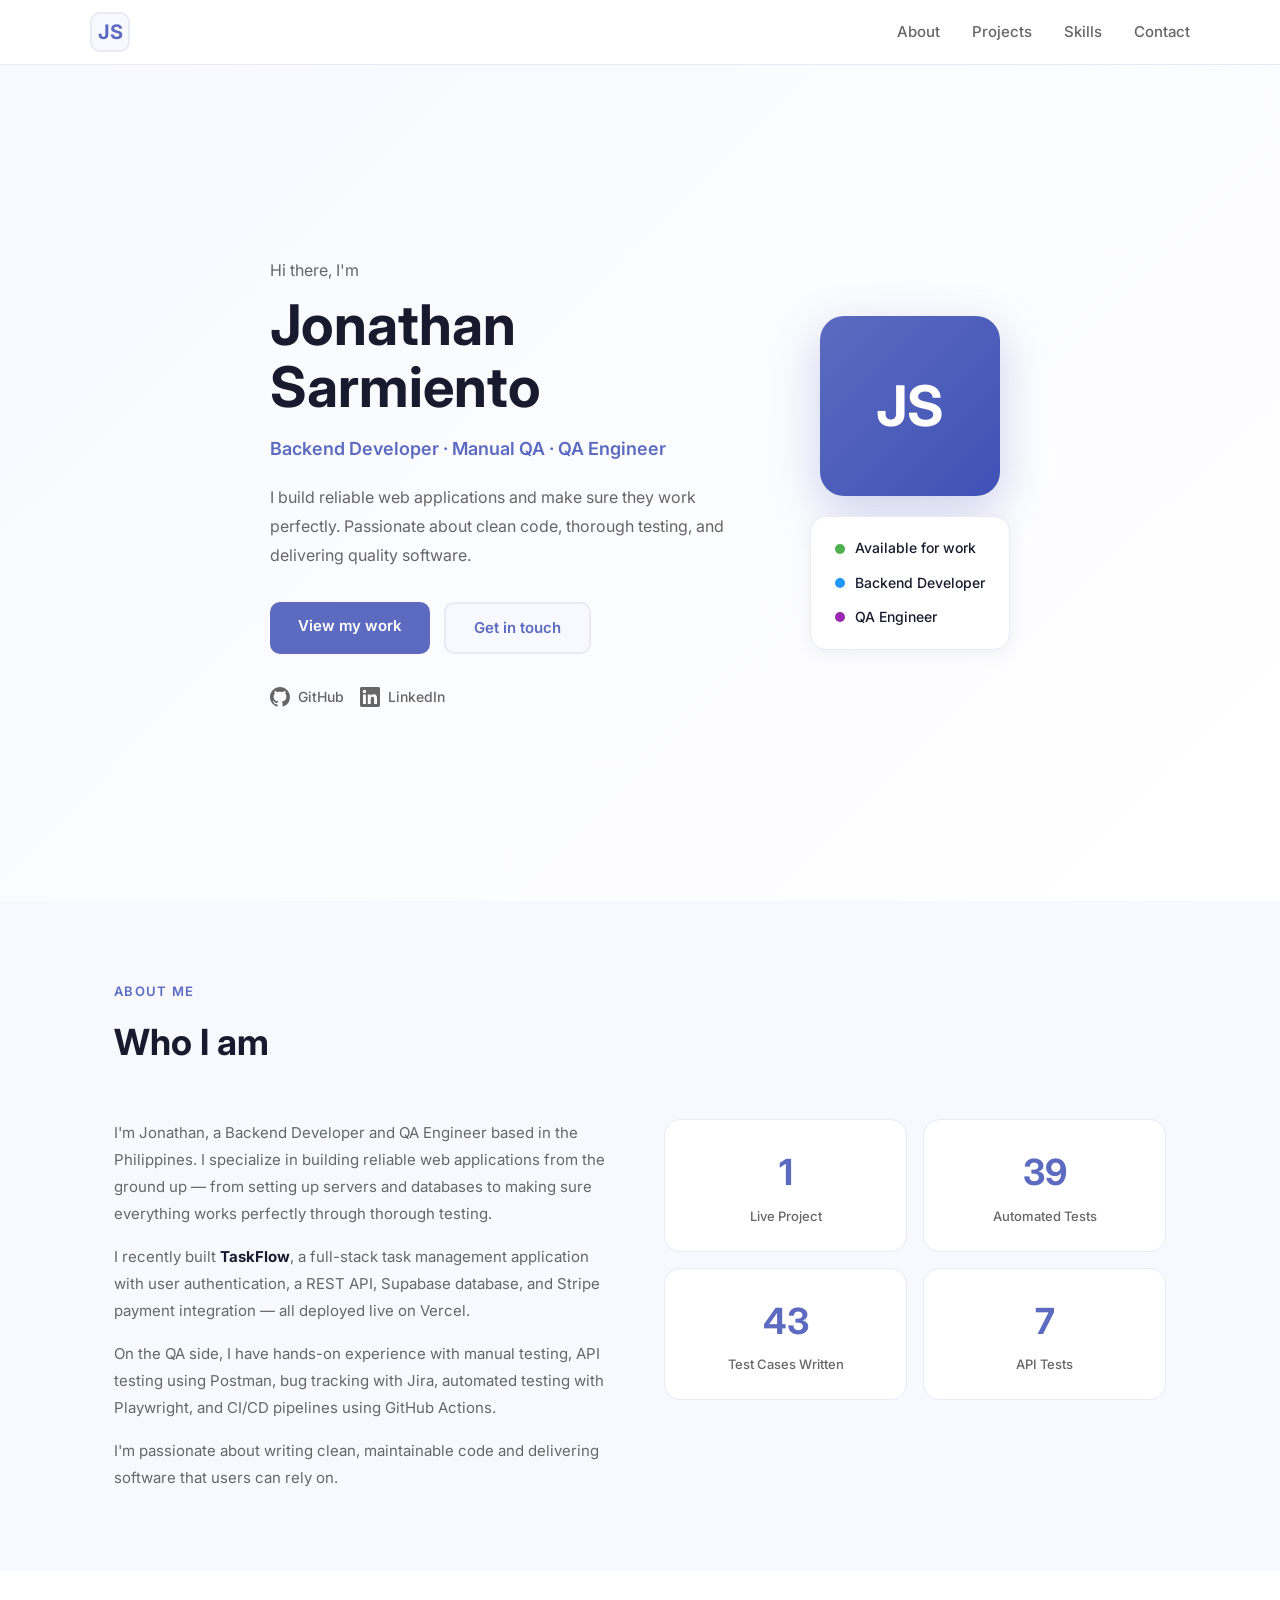
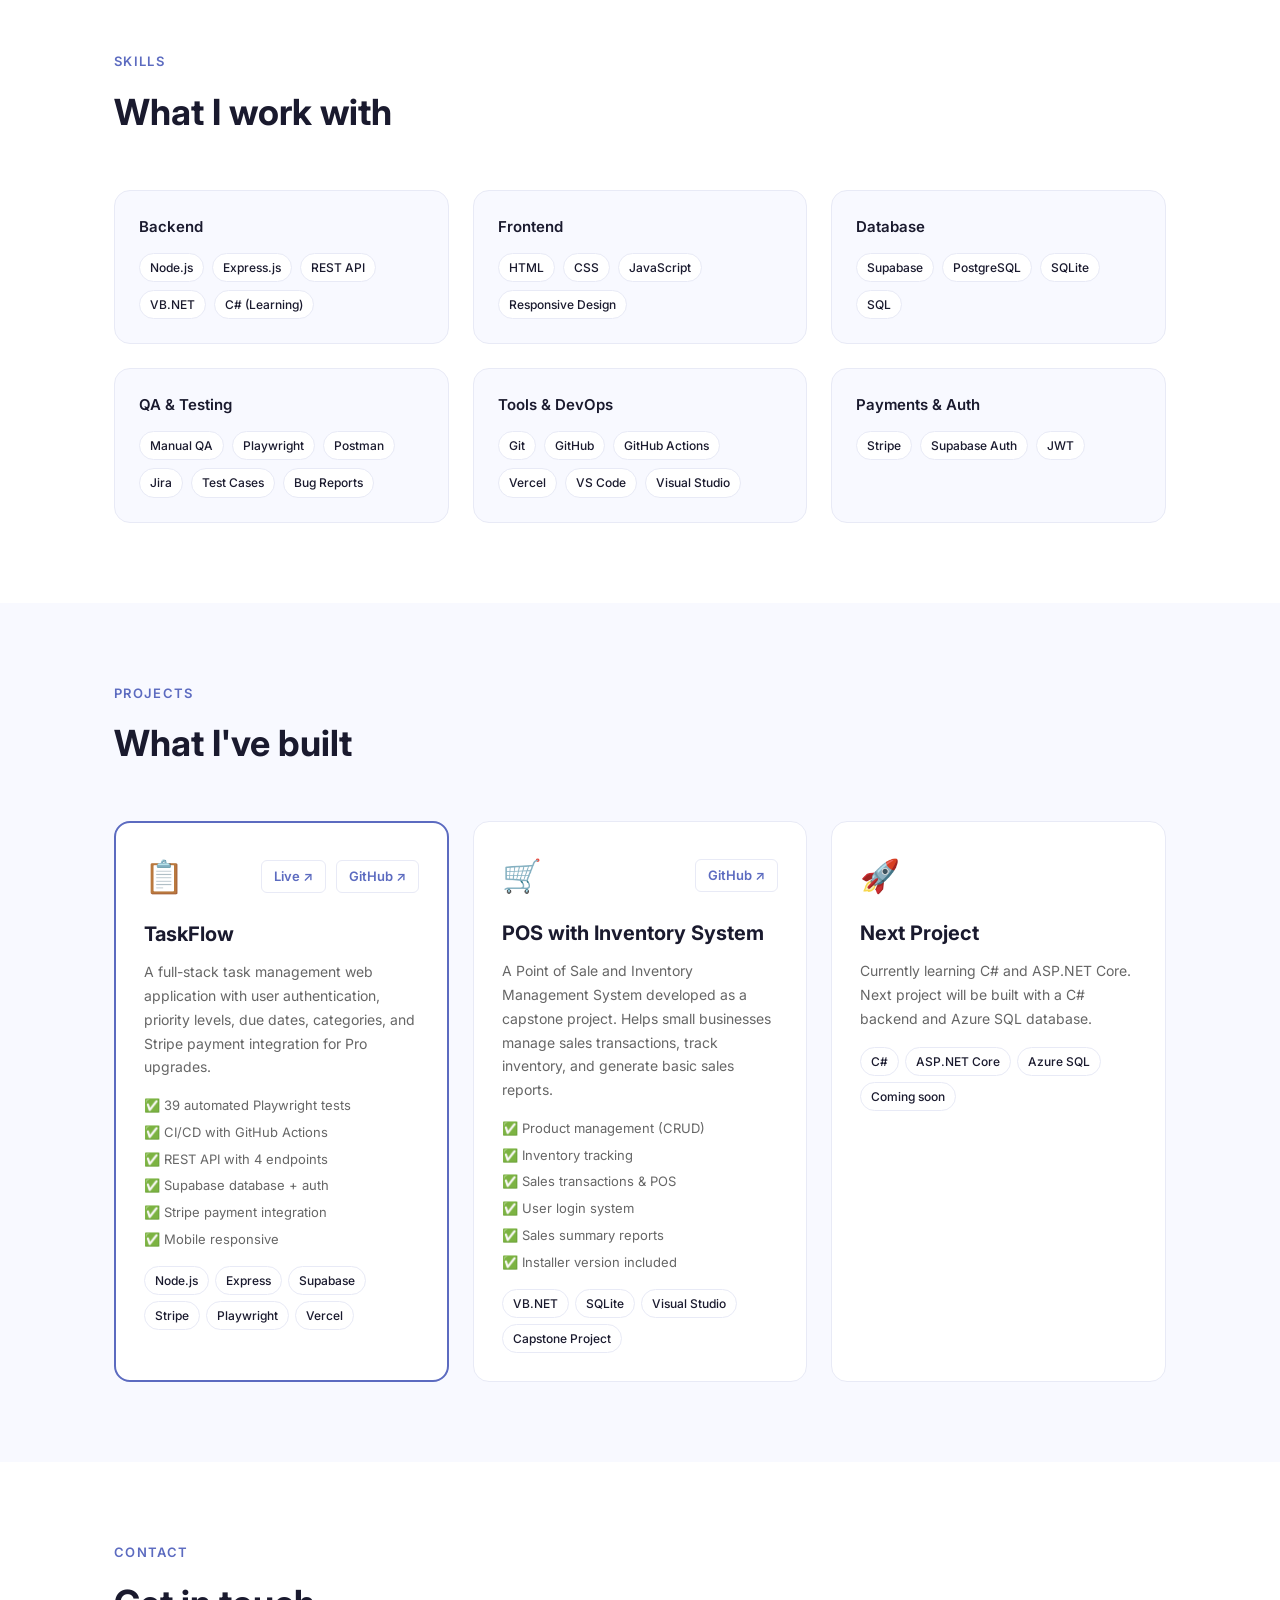
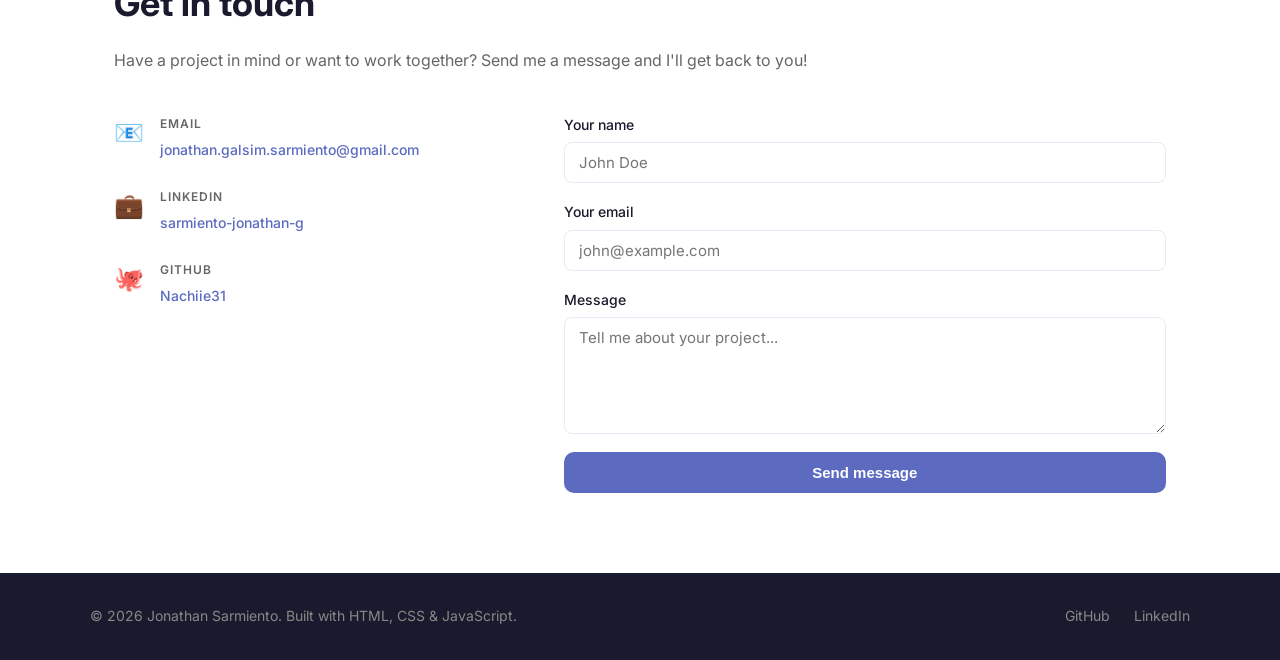
==== index.html @ 98df391a "initial portfolio" ====
<!DOCTYPE html>
<html lang="en">
<head>
  <meta charset="UTF-8"/>
  <meta name="viewport" content="width=device-width, initial-scale=1.0"/>
  <title>Jonathan Sarmiento — Portfolio</title>
  <link rel="stylesheet" href="style.css"/>
  <link rel="preconnect" href="https://fonts.googleapis.com">
  <link href="https://fonts.googleapis.com/css2?family=Inter:wght@400;500;600;700&display=swap" rel="stylesheet">
</head>
<body>

  <!-- Navbar -->
  <nav class="navbar" id="navbar">
    <div class="nav-inner">
      <div class="nav-brand">JS</div>
      <div class="nav-links">
        <a href="#about">About</a>
        <a href="#projects">Projects</a>
        <a href="#skills">Skills</a>
        <a href="#contact">Contact</a>
      </div>
      <button class="nav-toggle" onclick="toggleMenu()">☰</button>
    </div>
    <!-- Mobile menu -->
    <div class="mobile-menu" id="mobile-menu">
      <a href="#about" onclick="toggleMenu()">About</a>
      <a href="#projects" onclick="toggleMenu()">Projects</a>
      <a href="#skills" onclick="toggleMenu()">Skills</a>
      <a href="#contact" onclick="toggleMenu()">Contact</a>
    </div>
  </nav>

  <!-- Hero -->
  <section class="hero" id="home">
    <div class="hero-inner">
      <div class="hero-text">
        <p class="hero-greeting">Hi there, I'm</p>
        <h1 class="hero-name">Jonathan<br/>Sarmiento</h1>
        <p class="hero-title">Backend Developer · Manual QA · QA Engineer</p>
        <p class="hero-bio">I build reliable web applications and make sure they work perfectly. Passionate about clean code, thorough testing, and delivering quality software.</p>
        <div class="hero-btns">
          <a href="#projects" class="btn-primary">View my work</a>
          <a href="#contact" class="btn-secondary">Get in touch</a>
        </div>
        <div class="hero-socials">
          <a href="https://github.com/Nachiie31" target="_blank" class="social-link">
            <svg width="20" height="20" fill="currentColor" viewBox="0 0 24 24"><path d="M12 0C5.37 0 0 5.37 0 12c0 5.31 3.435 9.795 8.205 11.385.6.105.825-.255.825-.57 0-.285-.015-1.23-.015-2.235-3.015.555-3.795-.735-4.035-1.41-.135-.345-.72-1.41-1.23-1.695-.42-.225-1.02-.78-.015-.795.945-.015 1.62.87 1.845 1.23 1.08 1.815 2.805 1.305 3.495.99.105-.78.42-1.305.765-1.605-2.67-.3-5.46-1.335-5.46-5.925 0-1.305.465-2.385 1.23-3.225-.12-.3-.54-1.53.12-3.18 0 0 1.005-.315 3.3 1.23.96-.27 1.98-.405 3-.405s2.04.135 3 .405c2.295-1.56 3.3-1.23 3.3-1.23.66 1.65.24 2.88.12 3.18.765.84 1.23 1.905 1.23 3.225 0 4.605-2.805 5.625-5.475 5.925.435.375.81 1.095.81 2.22 0 1.605-.015 2.895-.015 3.3 0 .315.225.69.825.57A12.02 12.02 0 0 0 24 12c0-6.63-5.37-12-12-12z"/></svg>
            GitHub
          </a>
          <a href="https://www.linkedin.com/in/sarmiento-jonathan-g-3458b527a" target="_blank" class="social-link">
            <svg width="20" height="20" fill="currentColor" viewBox="0 0 24 24"><path d="M20.447 20.452h-3.554v-5.569c0-1.328-.027-3.037-1.852-3.037-1.853 0-2.136 1.445-2.136 2.939v5.667H9.351V9h3.414v1.561h.046c.477-.9 1.637-1.85 3.37-1.85 3.601 0 4.267 2.37 4.267 5.455v6.286zM5.337 7.433a2.062 2.062 0 0 1-2.063-2.065 2.064 2.064 0 1 1 2.063 2.065zm1.782 13.019H3.555V9h3.564v11.452zM22.225 0H1.771C.792 0 0 .774 0 1.729v20.542C0 23.227.792 24 1.771 24h20.451C23.2 24 24 23.227 24 22.271V1.729C24 .774 23.2 0 22.222 0h.003z"/></svg>
            LinkedIn
          </a>
        </div>
      </div>
      <div class="hero-visual">
        <div class="avatar-box">
          <div class="avatar-initials">JS</div>
        </div>
        <div class="hero-card">
          <div class="card-row">
            <span class="card-dot green"></span>
            <span class="card-text">Available for work</span>
          </div>
          <div class="card-row">
            <span class="card-dot blue"></span>
            <span class="card-text">Backend Developer</span>
          </div>
          <div class="card-row">
            <span class="card-dot purple"></span>
            <span class="card-text">QA Engineer</span>
          </div>
        </div>
      </div>
    </div>
  </section>

  <!-- About -->
  <section class="about" id="about">
    <div class="section-inner">
      <p class="section-label">About me</p>
      <h2 class="section-title">Who I am</h2>
      <div class="about-grid">
        <div class="about-text">
          <p>I'm Jonathan, a Backend Developer and QA Engineer based in the Philippines. I specialize in building reliable web applications from the ground up — from setting up servers and databases to making sure everything works perfectly through thorough testing.</p>
          <p>I recently built <strong>TaskFlow</strong>, a full-stack task management application with user authentication, a REST API, Supabase database, and Stripe payment integration — all deployed live on Vercel.</p>
          <p>On the QA side, I have hands-on experience with manual testing, API testing using Postman, bug tracking with Jira, automated testing with Playwright, and CI/CD pipelines using GitHub Actions.</p>
          <p>I'm passionate about writing clean, maintainable code and delivering software that users can rely on.</p>
        </div>
        <div class="about-stats">
          <div class="stat-card">
            <div class="stat-number">1</div>
            <div class="stat-label">Live Project</div>
          </div>
          <div class="stat-card">
            <div class="stat-number">39</div>
            <div class="stat-label">Automated Tests</div>
          </div>
          <div class="stat-card">
            <div class="stat-number">43</div>
            <div class="stat-label">Test Cases Written</div>
          </div>
          <div class="stat-card">
            <div class="stat-number">7</div>
            <div class="stat-label">API Tests</div>
          </div>
        </div>
      </div>
    </div>
  </section>

  <!-- Skills -->
  <section class="skills" id="skills">
    <div class="section-inner">
      <p class="section-label">Skills</p>
      <h2 class="section-title">What I work with</h2>
      <div class="skills-grid">
        <div class="skill-group">
          <h3>Backend</h3>
          <div class="skill-tags">
            <span class="tag">Node.js</span>
            <span class="tag">Express.js</span>
            <span class="tag">REST API</span>
            <span class="tag">VB.NET</span>
            <span class="tag">C# (Learning)</span>
          </div>
        </div>
        <div class="skill-group">
          <h3>Frontend</h3>
          <div class="skill-tags">
            <span class="tag">HTML</span>
            <span class="tag">CSS</span>
            <span class="tag">JavaScript</span>
            <span class="tag">Responsive Design</span>
          </div>
        </div>
        <div class="skill-group">
          <h3>Database</h3>
          <div class="skill-tags">
            <span class="tag">Supabase</span>
            <span class="tag">PostgreSQL</span>
            <span class="tag">SQLite</span>
            <span class="tag">SQL</span>
          </div>
        </div>
        <div class="skill-group">
          <h3>QA & Testing</h3>
          <div class="skill-tags">
            <span class="tag">Manual QA</span>
            <span class="tag">Playwright</span>
            <span class="tag">Postman</span>
            <span class="tag">Jira</span>
            <span class="tag">Test Cases</span>
            <span class="tag">Bug Reports</span>
          </div>
        </div>
        <div class="skill-group">
          <h3>Tools & DevOps</h3>
          <div class="skill-tags">
            <span class="tag">Git</span>
            <span class="tag">GitHub</span>
            <span class="tag">GitHub Actions</span>
            <span class="tag">Vercel</span>
            <span class="tag">VS Code</span>
            <span class="tag">Visual Studio</span>
          </div>
        </div>
        <div class="skill-group">
          <h3>Payments & Auth</h3>
          <div class="skill-tags">
            <span class="tag">Stripe</span>
            <span class="tag">Supabase Auth</span>
            <span class="tag">JWT</span>
          </div>
        </div>
      </div>
    </div>
  </section>

  <!-- Projects -->
  <section class="projects" id="projects">
    <div class="section-inner">
      <p class="section-label">Projects</p>
      <h2 class="section-title">What I've built</h2>
      <div class="projects-grid">

        <div class="project-card featured">
          <div class="project-header">
            <div class="project-icon">📋</div>
            <div class="project-links">
              <a href="https://task-manager-omega-dun-q6erwfmg3x.vercel.app" target="_blank" class="project-link">Live ↗</a>
              <a href="https://github.com/Nachiie31/task-manager" target="_blank" class="project-link">GitHub ↗</a>
            </div>
          </div>
          <h3 class="project-name">TaskFlow</h3>
          <p class="project-desc">A full-stack task management web application with user authentication, priority levels, due dates, categories, and Stripe payment integration for Pro upgrades.</p>
          <div class="project-highlights">
            <div class="highlight">✅ 39 automated Playwright tests</div>
            <div class="highlight">✅ CI/CD with GitHub Actions</div>
            <div class="highlight">✅ REST API with 4 endpoints</div>
            <div class="highlight">✅ Supabase database + auth</div>
            <div class="highlight">✅ Stripe payment integration</div>
            <div class="highlight">✅ Mobile responsive</div>
          </div>
          <div class="project-tags">
            <span class="tag">Node.js</span>
            <span class="tag">Express</span>
            <span class="tag">Supabase</span>
            <span class="tag">Stripe</span>
            <span class="tag">Playwright</span>
            <span class="tag">Vercel</span>
          </div>
        </div>

                <!-- POS Inventory System -->
        <div class="project-card">
        <div class="project-header">
            <div class="project-icon">🛒</div>
            <div class="project-links">
            <a href="https://github.com/Nachiie31/Capstone-Project-POS-with-Inventory-System" target="_blank" class="project-link">GitHub ↗</a>
            </div>
        </div>
        <h3 class="project-name">POS with Inventory System</h3>
        <p class="project-desc">A Point of Sale and Inventory Management System developed as a capstone project. Helps small businesses manage sales transactions, track inventory, and generate basic sales reports.</p>
        <div class="project-highlights">
            <div class="highlight">✅ Product management (CRUD)</div>
            <div class="highlight">✅ Inventory tracking</div>
            <div class="highlight">✅ Sales transactions & POS</div>
            <div class="highlight">✅ User login system</div>
            <div class="highlight">✅ Sales summary reports</div>
            <div class="highlight">✅ Installer version included</div>
        </div>
        <div class="project-tags">
            <span class="tag">VB.NET</span>
            <span class="tag">SQLite</span>
            <span class="tag">Visual Studio</span>
            <span class="tag">Capstone Project</span>
        </div>
        </div>

        <!-- Placeholder for future projects -->
        <div class="project-card coming-soon">
          <div class="project-header">
            <div class="project-icon">🚀</div>
          </div>
          <h3 class="project-name">Next Project</h3>
          <p class="project-desc">Currently learning C# and ASP.NET Core. Next project will be built with a C# backend and Azure SQL database.</p>
          <div class="project-tags">
            <span class="tag">C#</span>
            <span class="tag">ASP.NET Core</span>
            <span class="tag">Azure SQL</span>
            <span class="tag">Coming soon</span>
          </div>
        </div>

      </div>
    </div>
  </section>

  <!-- Contact -->
  <section class="contact" id="contact">
    <div class="section-inner">
      <p class="section-label">Contact</p>
      <h2 class="section-title">Get in touch</h2>
      <p class="contact-sub">Have a project in mind or want to work together? Send me a message and I'll get back to you!</p>

      <div class="contact-grid">
        <div class="contact-info">
          <div class="contact-item">
            <span class="contact-icon">📧</span>
            <div>
              <p class="contact-label">Email</p>
              <a href="mailto:jonathan.galsim.sarmiento@gmail.com">jonathan.galsim.sarmiento@gmail.com</a>
            </div>
          </div>
          <div class="contact-item">
            <span class="contact-icon">💼</span>
            <div>
              <p class="contact-label">LinkedIn</p>
              <a href="https://www.linkedin.com/in/sarmiento-jonathan-g-3458b527a" target="_blank">sarmiento-jonathan-g</a>
            </div>
          </div>
          <div class="contact-item">
            <span class="contact-icon">🐙</span>
            <div>
              <p class="contact-label">GitHub</p>
              <a href="https://github.com/Nachiie31" target="_blank">Nachiie31</a>
            </div>
          </div>
        </div>

        <form class="contact-form" id="contact-form" action="https://formspree.io/f/mwvzpnae" method="POST">
          <div class="form-group">
            <label>Your name</label>
            <input type="text" name="name" placeholder="John Doe" required/>
          </div>
          <div class="form-group">
            <label>Your email</label>
            <input type="email" name="email" placeholder="john@example.com" required/>
          </div>
          <div class="form-group">
            <label>Message</label>
            <textarea name="message" rows="5" placeholder="Tell me about your project..." required></textarea>
          </div>
          <div id="form-status" style="display:none;"></div>
          <button type="submit" class="btn-primary" id="submit-btn">Send message</button>
        </form>
      </div>
    </div>
  </section>

  <!-- Footer -->
  <footer class="footer">
    <div class="footer-inner">
      <p class="footer-copy">© 2026 Jonathan Sarmiento. Built with HTML, CSS & JavaScript.</p>
      <div class="footer-links">
        <a href="https://github.com/Nachiie31" target="_blank">GitHub</a>
        <a href="https://www.linkedin.com/in/sarmiento-jonathan-g-3458b527a" target="_blank">LinkedIn</a>
      </div>
    </div>
  </footer>

  <script src="script.js"></script>
</body>
</html>
---- style.css ----
* { box-sizing: border-box; margin: 0; padding: 0; }

:root {
  --primary: #5c6bc0;
  --primary-dark: #3f51b5;
  --text: #1a1a2e;
  --text-light: #666;
  --bg: #ffffff;
  --bg-alt: #f8f9ff;
  --border: #e8eaf6;
}

body {
  font-family: 'Inter', -apple-system, sans-serif;
  color: var(--text);
  background: var(--bg);
  line-height: 1.6;
}

a { text-decoration: none; color: inherit; }

/* ================================
   NAVBAR
================================ */
.navbar {
  position: sticky;
  top: 0;
  background: rgba(255,255,255,0.95);
  backdrop-filter: blur(8px);
  border-bottom: 1px solid var(--border);
  z-index: 100;
  padding: 0 24px;
}

.nav-inner {
  max-width: 1100px;
  margin: 0 auto;
  height: 64px;
  display: flex;
  align-items: center;
  justify-content: space-between;
}

.nav-brand {
  font-size: 20px;
  font-weight: 700;
  color: var(--primary);
  width: 40px;
  height: 40px;
  background: var(--bg-alt);
  border-radius: 10px;
  display: flex;
  align-items: center;
  justify-content: center;
  border: 2px solid var(--border);
}

.nav-links {
  display: flex;
  gap: 32px;
  font-size: 15px;
}

.nav-links a {
  color: var(--text-light);
  transition: color 0.2s;
  font-weight: 500;
}

.nav-links a:hover { color: var(--primary); }

.nav-toggle {
  display: none;
  background: none;
  border: none;
  font-size: 22px;
  cursor: pointer;
  color: var(--text);
}

.mobile-menu {
  display: none;
  flex-direction: column;
  padding: 16px 0;
  border-top: 1px solid var(--border);
}

.mobile-menu a {
  padding: 12px 0;
  font-size: 16px;
  color: var(--text-light);
  font-weight: 500;
}

.mobile-menu.open { display: flex; }

/* ================================
   BUTTONS
================================ */
.btn-primary {
  display: inline-block;
  padding: 12px 28px;
  background: var(--primary);
  color: white;
  border-radius: 10px;
  font-size: 15px;
  font-weight: 600;
  transition: background 0.2s;
  border: none;
  cursor: pointer;
}

.btn-primary:hover { background: var(--primary-dark); }

.btn-secondary {
  display: inline-block;
  padding: 12px 28px;
  background: var(--bg-alt);
  color: var(--primary);
  border-radius: 10px;
  font-size: 15px;
  font-weight: 600;
  border: 2px solid var(--border);
  transition: all 0.2s;
}

.btn-secondary:hover { background: var(--border); }

/* ================================
   SECTIONS
================================ */
.section-inner {
  max-width: 1100px;
  margin: 0 auto;
  padding: 80px 24px;
}

.section-label {
  font-size: 13px;
  text-transform: uppercase;
  letter-spacing: 0.1em;
  color: var(--primary);
  font-weight: 600;
  margin-bottom: 12px;
}

.section-title {
  font-size: 36px;
  font-weight: 700;
  color: var(--text);
  margin-bottom: 48px;
}

/* ================================
   HERO
================================ */
.hero {
  min-height: calc(100vh - 64px);
  display: flex;
  align-items: center;
  background: linear-gradient(135deg, #f8f9ff 0%, #ffffff 100%);
}

.hero-inner {
  max-width: 1100px;
  margin: 0 auto;
  padding: 60px 24px;
  display: flex;
  align-items: center;
  gap: 60px;
}

.hero-text { flex: 1; }

.hero-greeting {
  font-size: 16px;
  color: var(--text-light);
  margin-bottom: 12px;
}

.hero-name {
  font-size: 56px;
  font-weight: 700;
  line-height: 1.1;
  color: var(--text);
  margin-bottom: 16px;
}

.hero-title {
  font-size: 18px;
  color: var(--primary);
  font-weight: 600;
  margin-bottom: 20px;
}

.hero-bio {
  font-size: 16px;
  color: var(--text-light);
  max-width: 480px;
  line-height: 1.8;
  margin-bottom: 32px;
}

.hero-btns {
  display: flex;
  gap: 14px;
  margin-bottom: 32px;
}

.hero-socials {
  display: flex;
  gap: 16px;
}

.social-link {
  display: flex;
  align-items: center;
  gap: 8px;
  font-size: 14px;
  color: var(--text-light);
  font-weight: 500;
  transition: color 0.2s;
}

.social-link:hover { color: var(--primary); }

.hero-visual {
  flex-shrink: 0;
  display: flex;
  flex-direction: column;
  align-items: center;
  gap: 20px;
}

.avatar-box {
  width: 180px;
  height: 180px;
  border-radius: 24px;
  background: linear-gradient(135deg, var(--primary) 0%, var(--primary-dark) 100%);
  display: flex;
  align-items: center;
  justify-content: center;
  box-shadow: 0 16px 48px rgba(92,107,192,0.3);
}

.avatar-initials {
  font-size: 56px;
  font-weight: 700;
  color: white;
}

.hero-card {
  background: white;
  border-radius: 16px;
  padding: 20px 24px;
  border: 1px solid var(--border);
  box-shadow: 0 4px 20px rgba(0,0,0,0.06);
  width: 100%;
  display: flex;
  flex-direction: column;
  gap: 12px;
}

.card-row {
  display: flex;
  align-items: center;
  gap: 10px;
}

.card-dot {
  width: 10px;
  height: 10px;
  border-radius: 50%;
  flex-shrink: 0;
}

.green { background: #4caf50; }
.blue { background: #2196f3; }
.purple { background: #9c27b0; }

.card-text {
  font-size: 14px;
  color: var(--text);
  font-weight: 500;
}

/* ================================
   ABOUT
================================ */
.about { background: var(--bg-alt); }

.about-grid {
  display: grid;
  grid-template-columns: 1fr 1fr;
  gap: 48px;
  align-items: start;
}

.about-text {
  display: flex;
  flex-direction: column;
  gap: 16px;
}

.about-text p {
  font-size: 15px;
  color: var(--text-light);
  line-height: 1.8;
}

.about-text strong { color: var(--text); }

.about-stats {
  display: grid;
  grid-template-columns: 1fr 1fr;
  gap: 16px;
}

.stat-card {
  background: white;
  border-radius: 16px;
  padding: 24px;
  border: 1px solid var(--border);
  text-align: center;
}

.stat-number {
  font-size: 36px;
  font-weight: 700;
  color: var(--primary);
  margin-bottom: 4px;
}

.stat-label {
  font-size: 13px;
  color: var(--text-light);
  font-weight: 500;
}

/* ================================
   SKILLS
================================ */
.skills-grid {
  display: grid;
  grid-template-columns: repeat(3, 1fr);
  gap: 24px;
}

.skill-group {
  background: var(--bg-alt);
  border-radius: 16px;
  padding: 24px;
  border: 1px solid var(--border);
}

.skill-group h3 {
  font-size: 15px;
  font-weight: 600;
  color: var(--text);
  margin-bottom: 14px;
}

.skill-tags {
  display: flex;
  flex-wrap: wrap;
  gap: 8px;
}

.tag {
  font-size: 12px;
  padding: 4px 10px;
  background: white;
  border: 1px solid var(--border);
  border-radius: 20px;
  color: var(--text);
  font-weight: 500;
}

/* ================================
   PROJECTS
================================ */
.projects { background: var(--bg-alt); }

.projects-grid {
  display: grid;
  grid-template-columns: repeat(auto-fit, minmax(320px, 1fr));
  gap: 24px;
}

.project-card {
  background: white;
  border-radius: 16px;
  padding: 28px;
  border: 1px solid var(--border);
  transition: box-shadow 0.2s;
}

.project-card:hover {
  box-shadow: 0 8px 32px rgba(92,107,192,0.12);
}

.project-card.featured {
  border-color: var(--primary);
  border-width: 2px;
}

.project-card.coming-soon {
  opacity: 0.7;
}

.project-header {
  display: flex;
  justify-content: space-between;
  align-items: center;
  margin-bottom: 16px;
}

.project-icon { font-size: 32px; }

.project-links {
  display: flex;
  gap: 10px;
}

.project-link {
  font-size: 13px;
  color: var(--primary);
  font-weight: 600;
  padding: 5px 12px;
  border: 1px solid var(--border);
  border-radius: 6px;
  transition: all 0.2s;
}

.project-link:hover {
  background: var(--bg-alt);
}

.project-name {
  font-size: 20px;
  font-weight: 700;
  color: var(--text);
  margin-bottom: 10px;
}

.project-desc {
  font-size: 14px;
  color: var(--text-light);
  line-height: 1.7;
  margin-bottom: 16px;
}

.project-highlights {
  display: flex;
  flex-direction: column;
  gap: 6px;
  margin-bottom: 16px;
}

.highlight {
  font-size: 13px;
  color: var(--text-light);
}

.project-tags {
  display: flex;
  flex-wrap: wrap;
  gap: 6px;
}

/* ================================
   CONTACT
================================ */
.contact-sub {
  font-size: 16px;
  color: var(--text-light);
  margin-top: -32px;
  margin-bottom: 40px;
}

.contact-grid {
  display: grid;
  grid-template-columns: 1fr 1.5fr;
  gap: 48px;
  align-items: start;
}

.contact-info {
  display: flex;
  flex-direction: column;
  gap: 24px;
}

.contact-item {
  display: flex;
  align-items: flex-start;
  gap: 16px;
}

.contact-icon { font-size: 24px; }

.contact-label {
  font-size: 12px;
  text-transform: uppercase;
  letter-spacing: 0.08em;
  color: var(--text-light);
  font-weight: 600;
  margin-bottom: 4px;
}

.contact-item a {
  font-size: 14px;
  color: var(--primary);
  font-weight: 500;
}

.contact-item a:hover { text-decoration: underline; }

.contact-form {
  display: flex;
  flex-direction: column;
  gap: 18px;
}

.form-group {
  display: flex;
  flex-direction: column;
  gap: 6px;
}

.form-group label {
  font-size: 14px;
  font-weight: 500;
  color: var(--text);
}

.form-group input,
.form-group textarea {
  padding: 10px 14px;
  border: 1px solid var(--border);
  border-radius: 8px;
  font-size: 15px;
  font-family: inherit;
  transition: border-color 0.2s;
  background: var(--bg);
}

.form-group input:focus,
.form-group textarea:focus {
  outline: none;
  border-color: var(--primary);
}

.form-group textarea { resize: vertical; }

#form-status {
  padding: 12px;
  border-radius: 8px;
  font-size: 14px;
  font-weight: 500;
}

.status-success {
  background: #e8f5e9;
  color: #2e7d32;
}

.status-error {
  background: #ffebee;
  color: #c62828;
}

/* ================================
   FOOTER
================================ */
.footer {
  background: var(--text);
  padding: 32px 24px;
}

.footer-inner {
  max-width: 1100px;
  margin: 0 auto;
  display: flex;
  align-items: center;
  justify-content: space-between;
  flex-wrap: wrap;
  gap: 16px;
}

.footer-copy {
  font-size: 14px;
  color: #888;
}

.footer-links {
  display: flex;
  gap: 24px;
}

.footer-links a {
  font-size: 14px;
  color: #888;
  transition: color 0.2s;
}

.footer-links a:hover { color: white; }

/* ================================
   MOBILE RESPONSIVE
================================ */
@media (max-width: 768px) {
  .nav-links { display: none; }
  .nav-toggle { display: block; }

  .hero-inner {
    flex-direction: column;
    padding: 40px 24px;
    text-align: center;
  }

  .hero-name { font-size: 38px; }
  .hero-bio { margin: 0 auto 32px; }
  .hero-btns { justify-content: center; }
  .hero-socials { justify-content: center; }

  .about-grid { grid-template-columns: 1fr; }
  .skills-grid { grid-template-columns: 1fr; }
  .projects-grid { grid-template-columns: 1fr; }
  .contact-grid { grid-template-columns: 1fr; }

  .section-title { font-size: 28px; }
  .section-inner { padding: 60px 20px; }

  .footer-inner { flex-direction: column; text-align: center; }
}
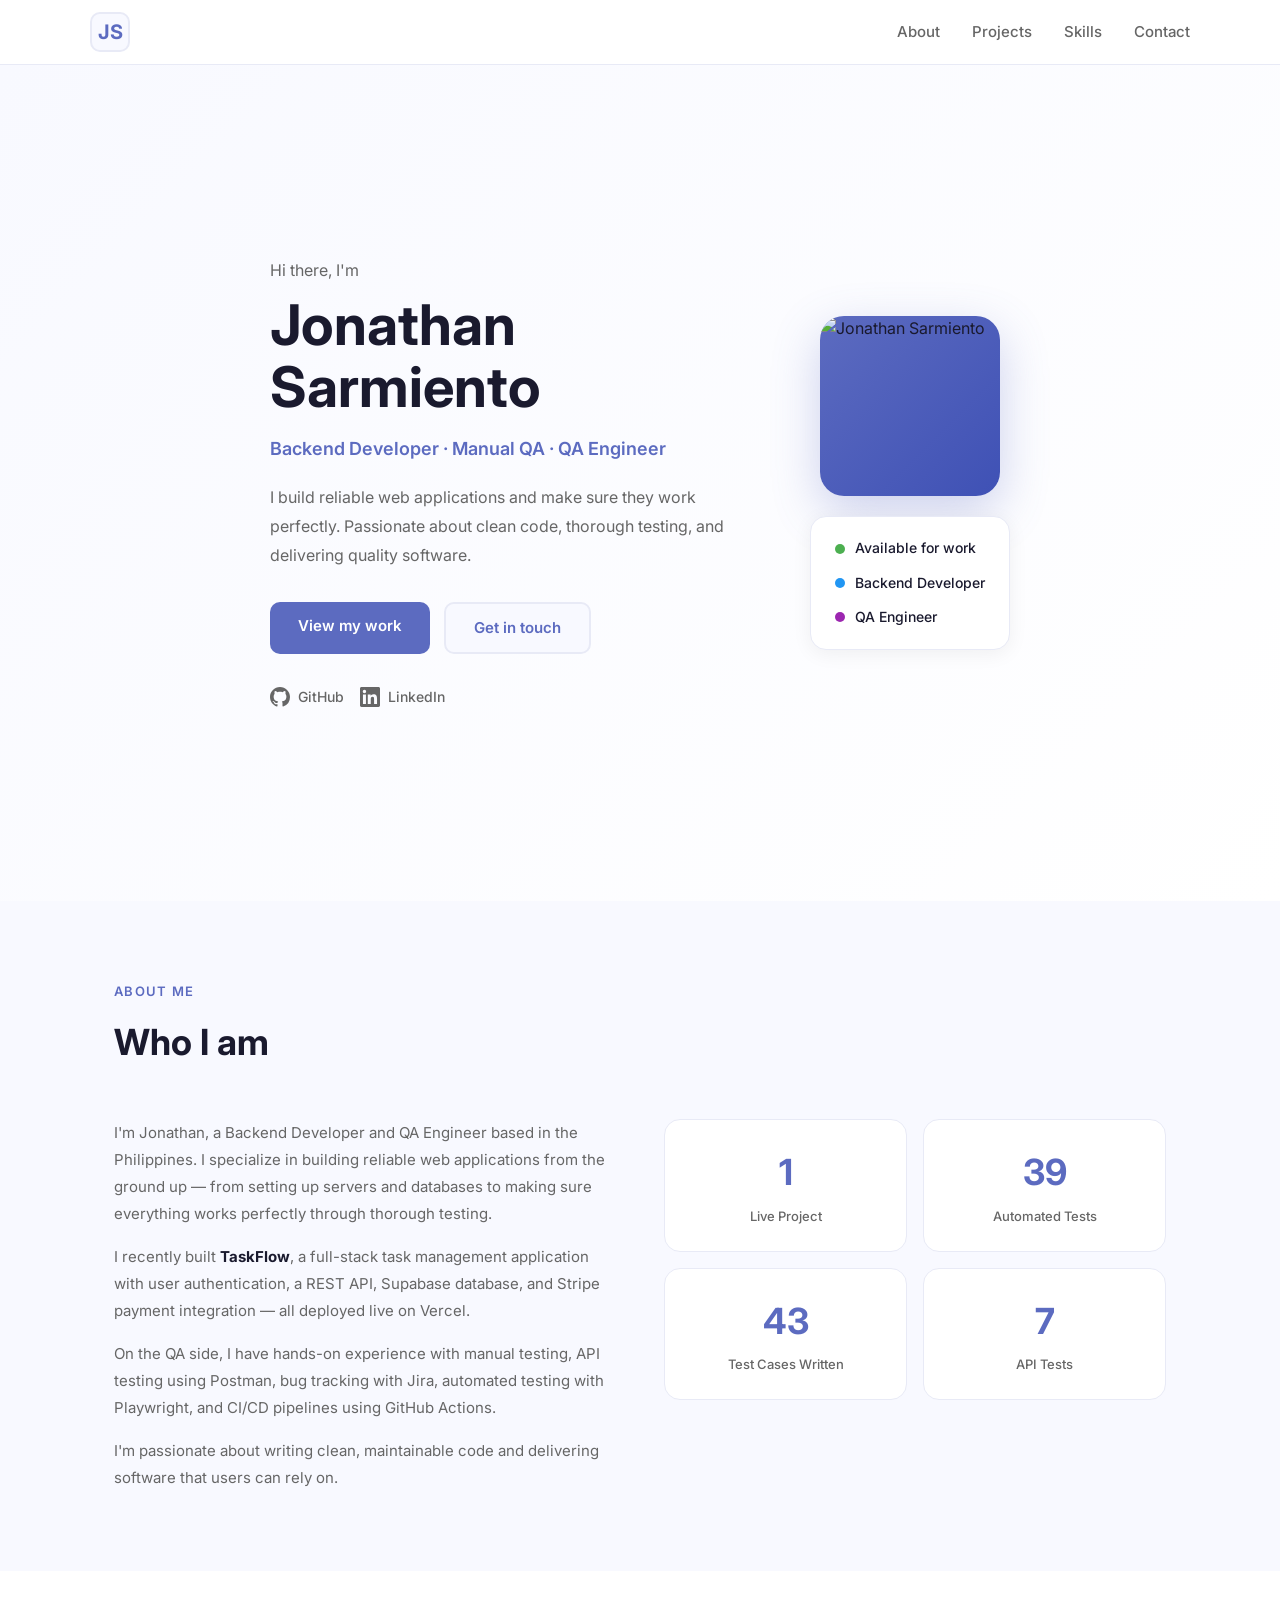
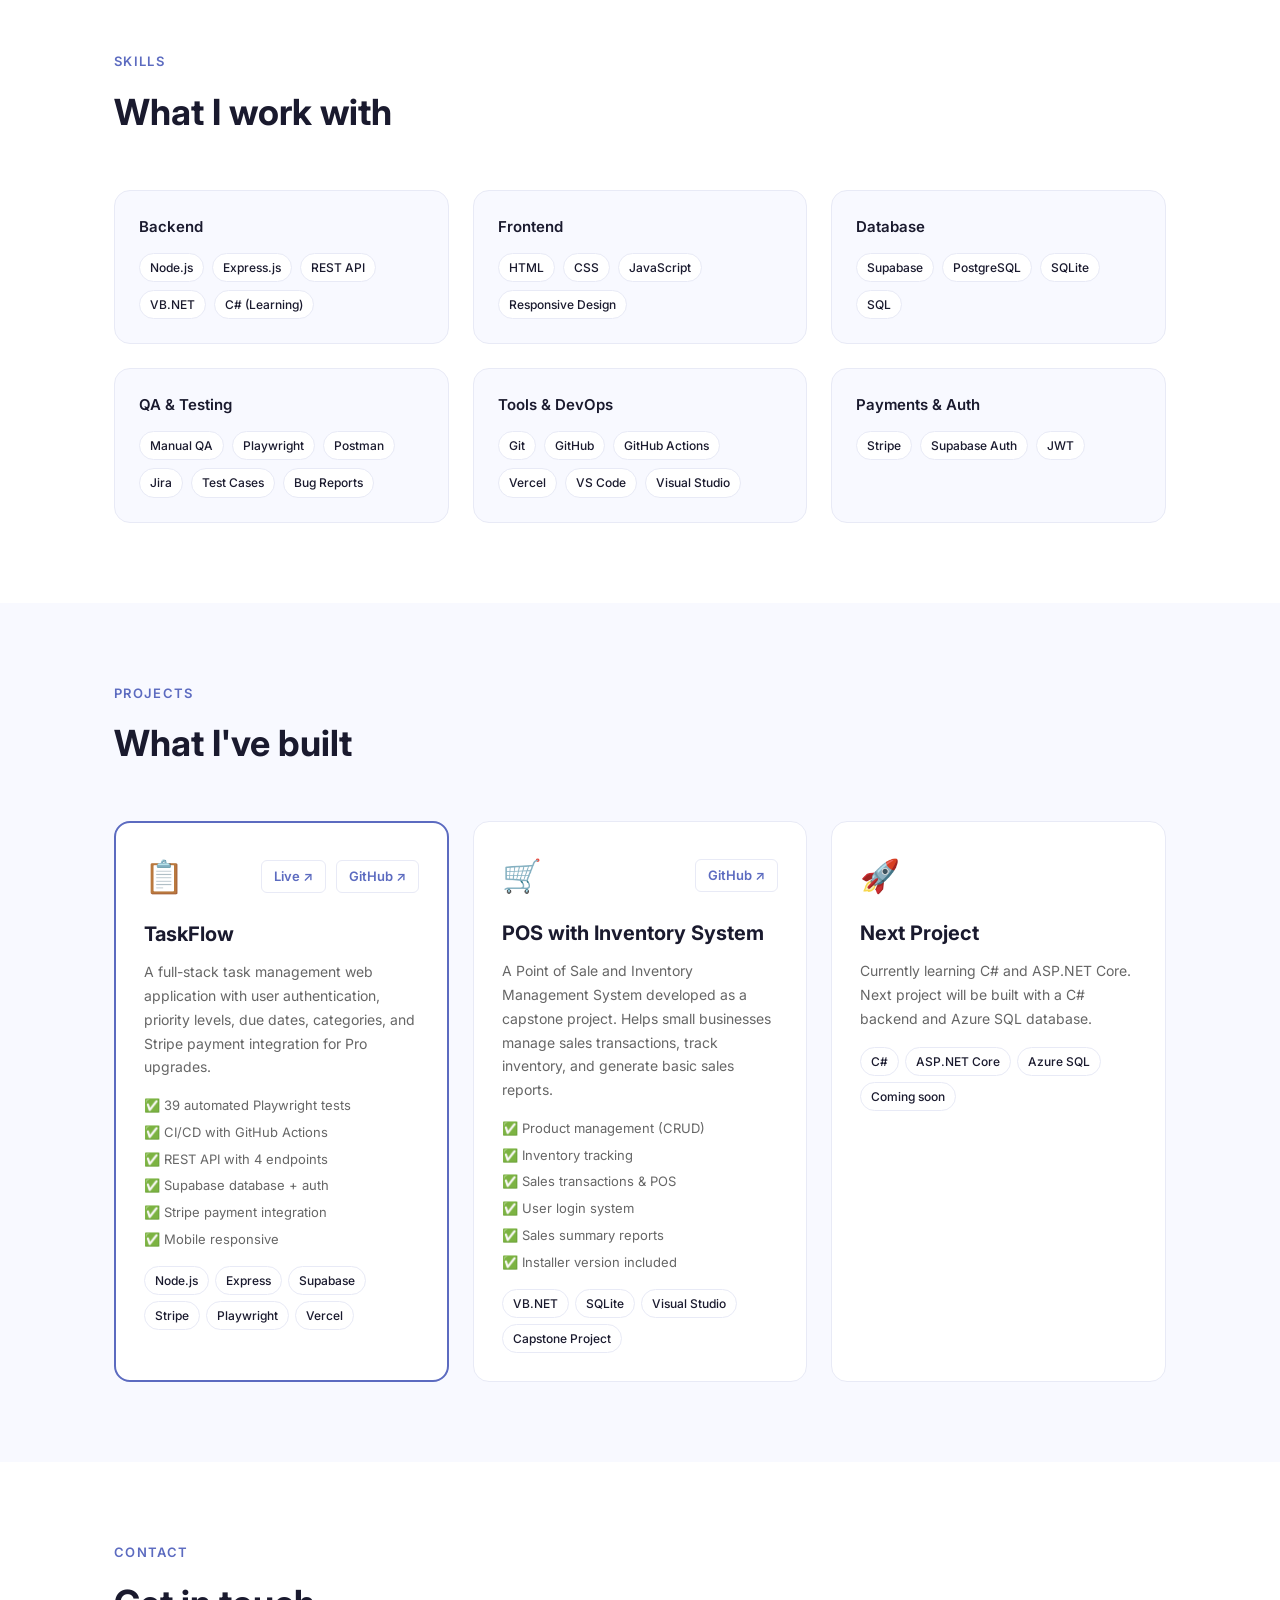
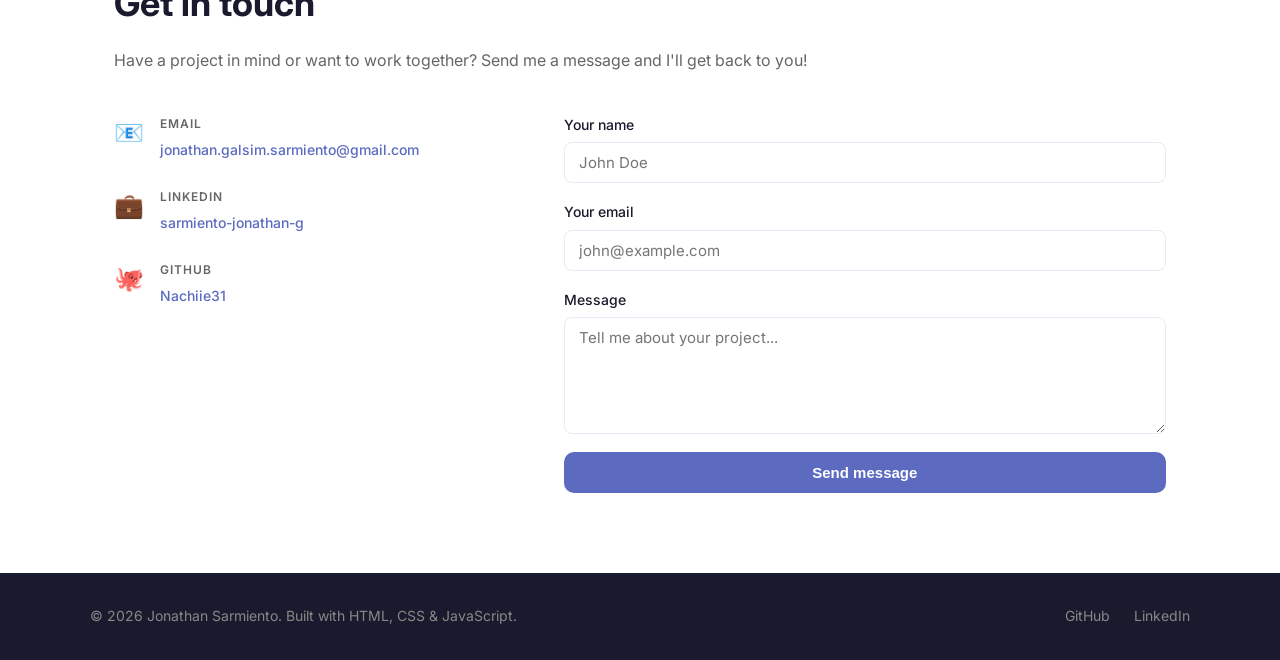
==== commit af5f5b4d: "add profile photo" ====
--- a/index.html
+++ b/index.html
@@ -56,7 +56,7 @@
       </div>
       <div class="hero-visual">
         <div class="avatar-box">
-          <div class="avatar-initials">JS</div>
+            <img src="profile.jpg" alt="Jonathan Sarmiento" style="width:100%; height:100%; object-fit:cover; border-radius:24px;"/>
         </div>
         <div class="hero-card">
           <div class="card-row">
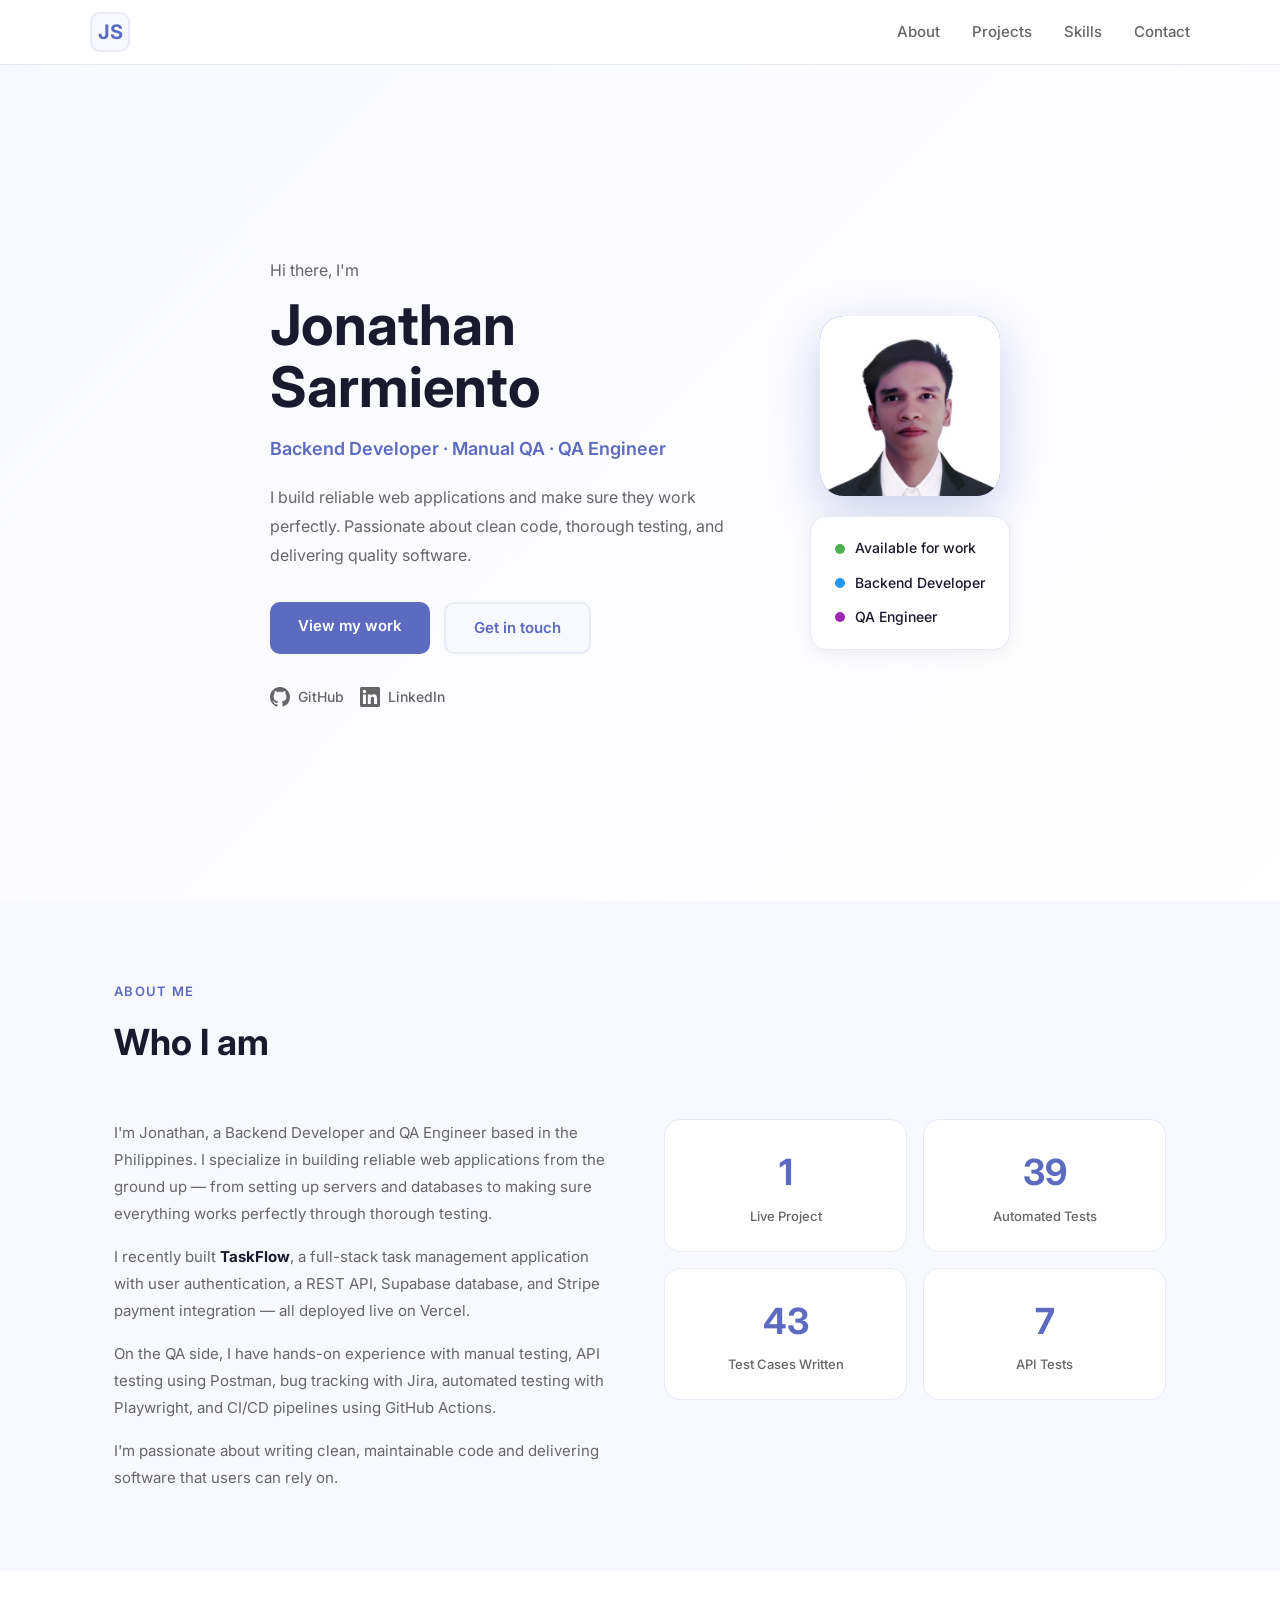
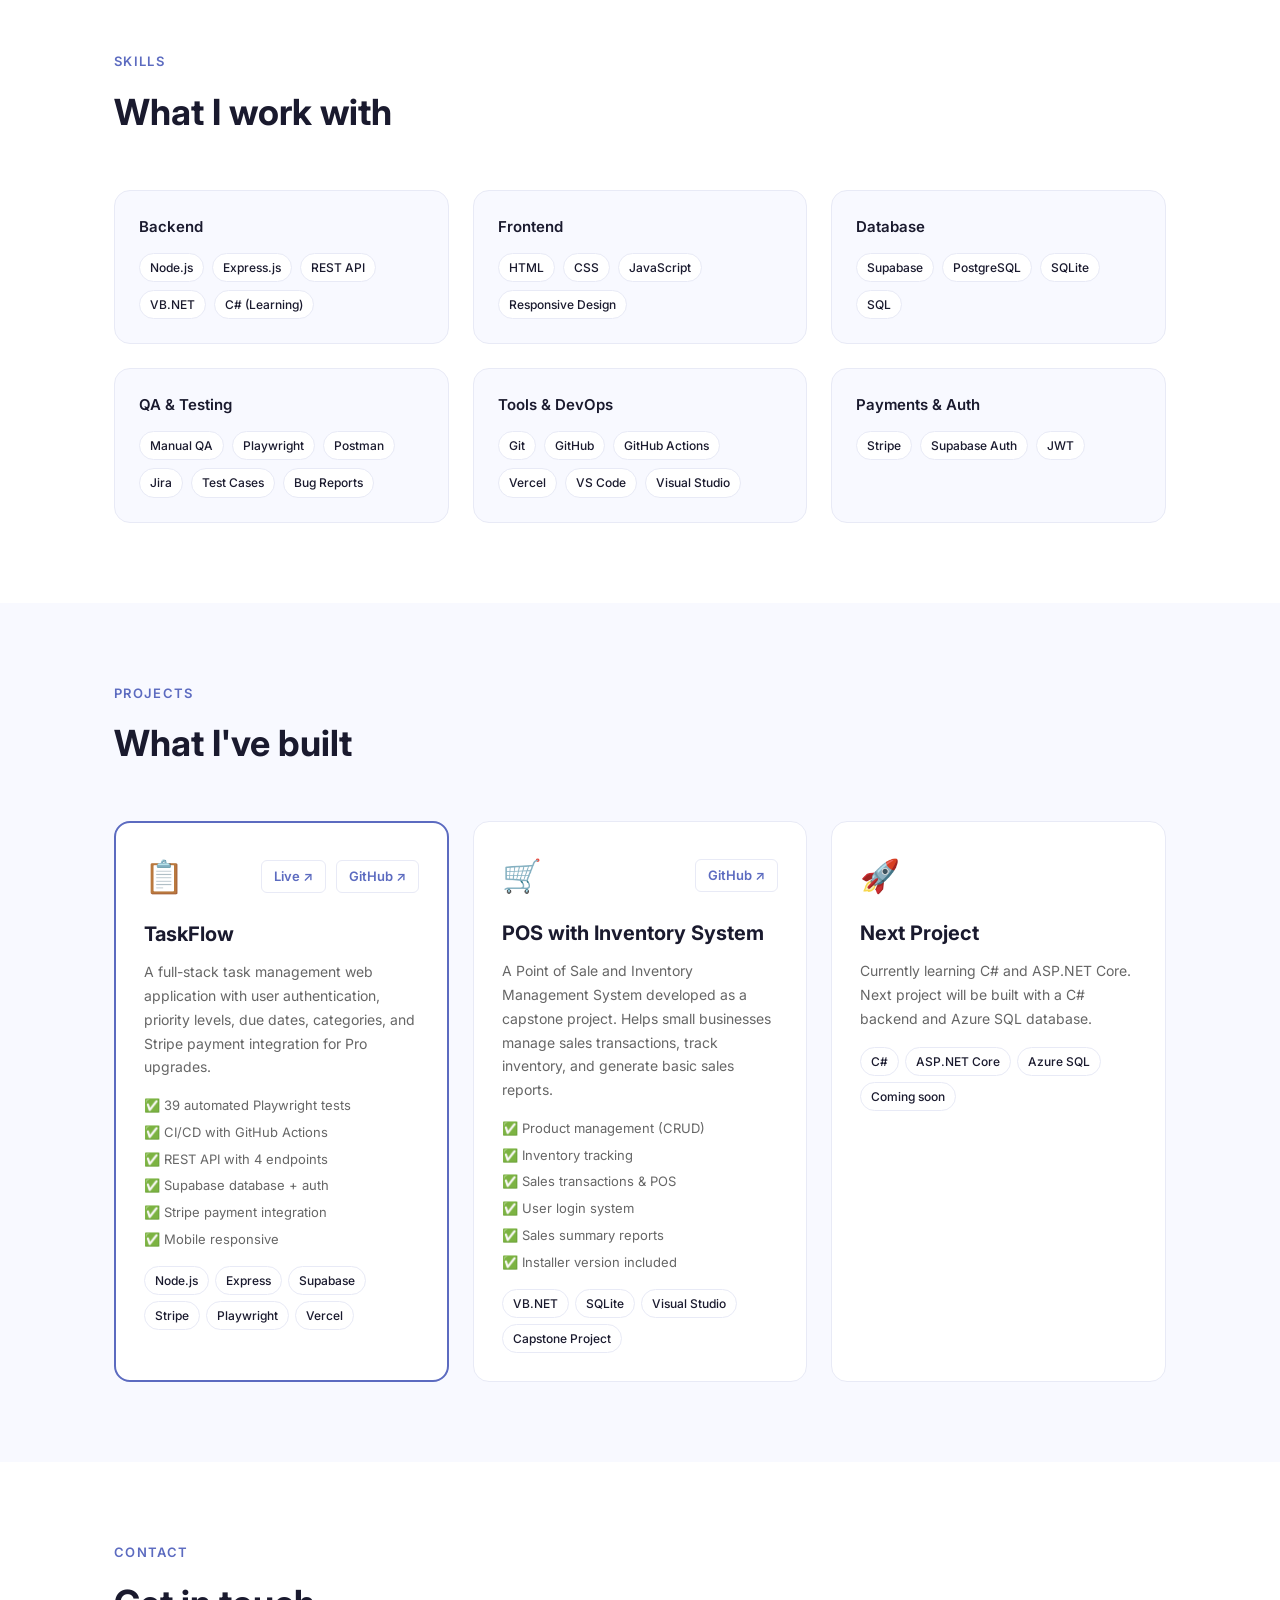
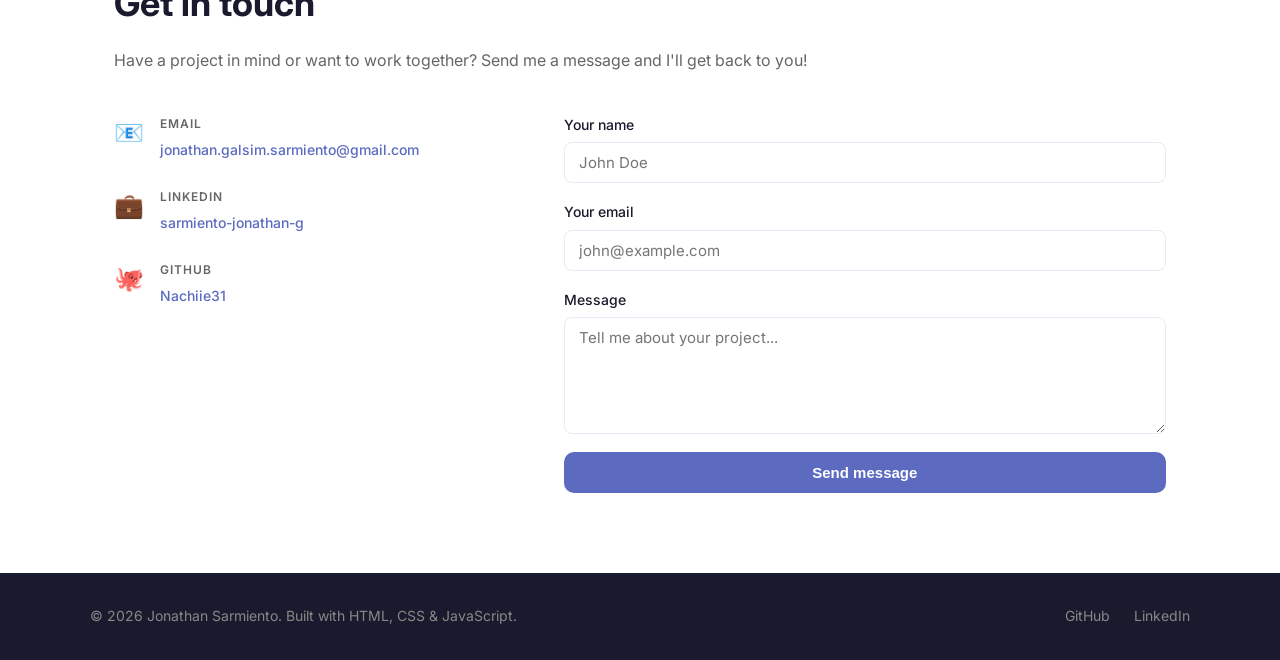
==== commit edb24623: "add favicon" ====
--- a/index.html
+++ b/index.html
@@ -7,6 +7,7 @@
   <link rel="stylesheet" href="style.css"/>
   <link rel="preconnect" href="https://fonts.googleapis.com">
   <link href="https://fonts.googleapis.com/css2?family=Inter:wght@400;500;600;700&display=swap" rel="stylesheet">
+  <link rel="icon" type="image/x-icon" href="favicon.ico"/>
 </head>
 <body>
 
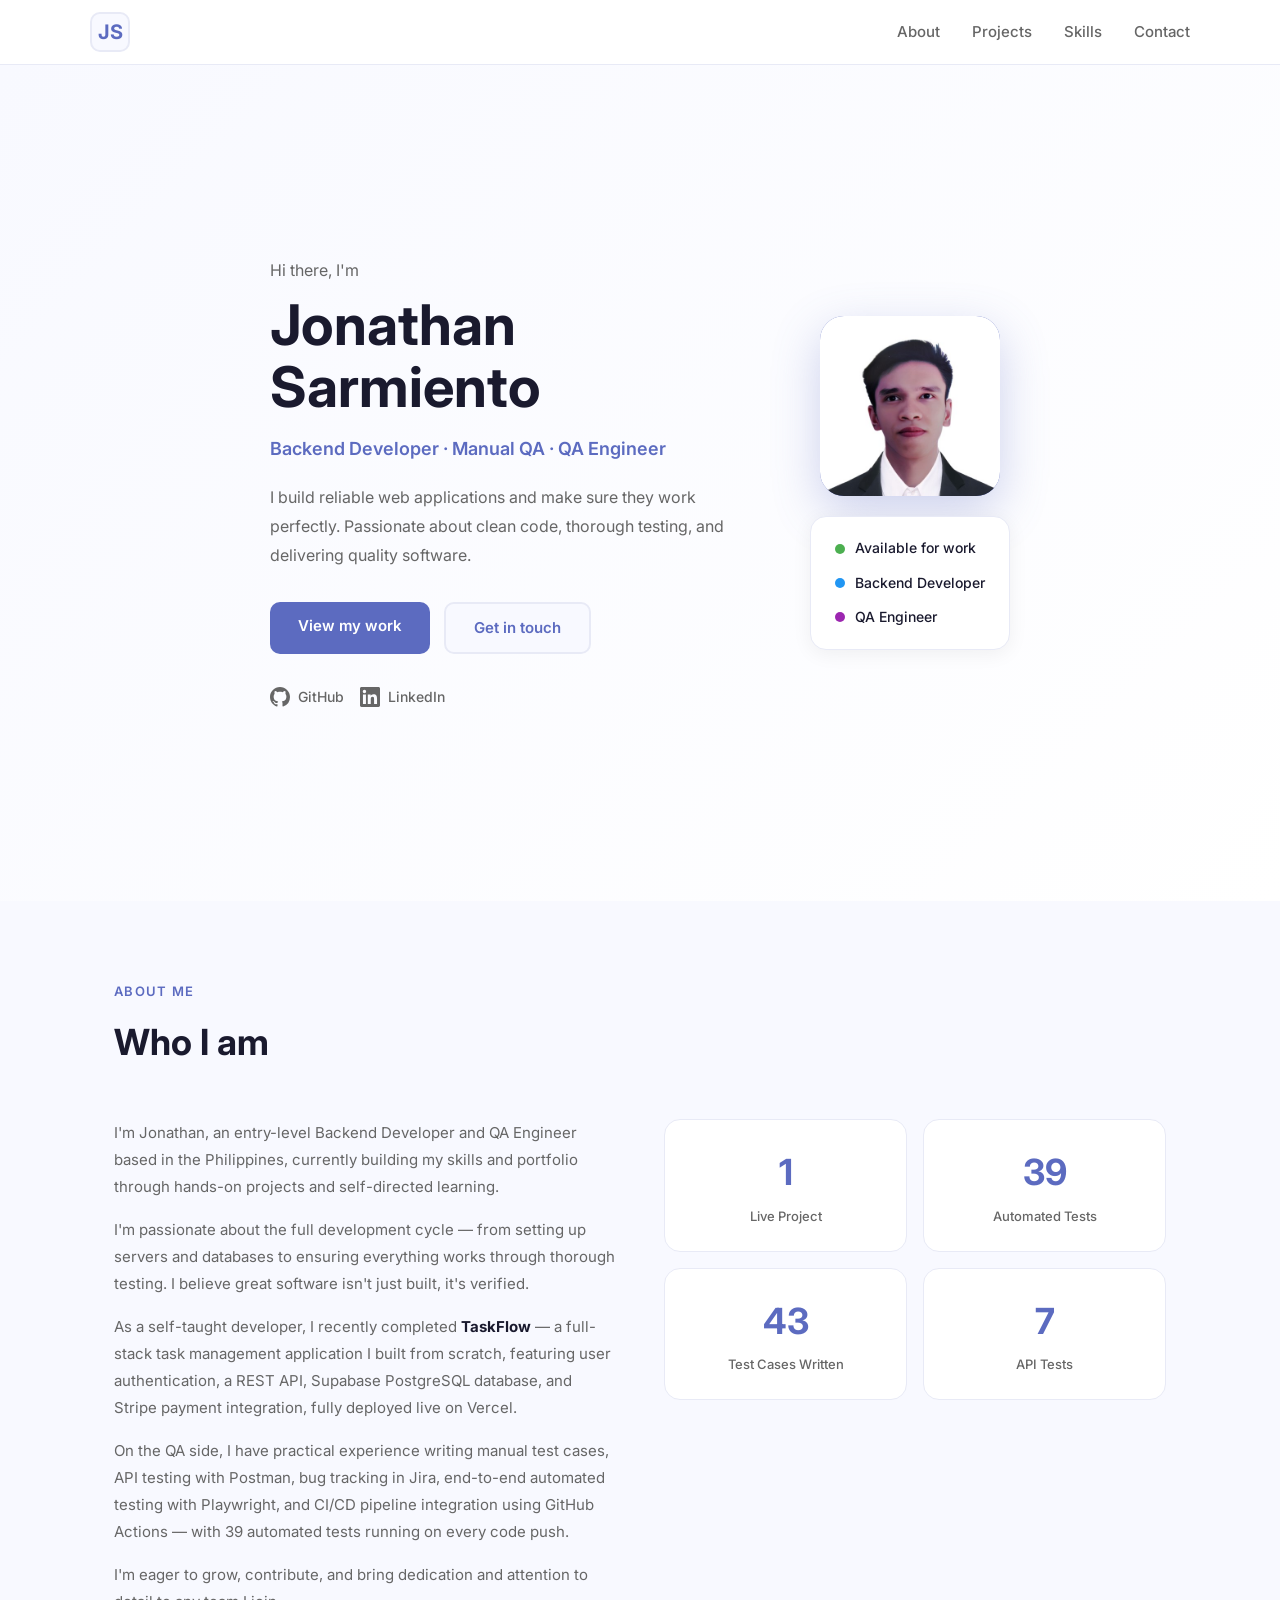
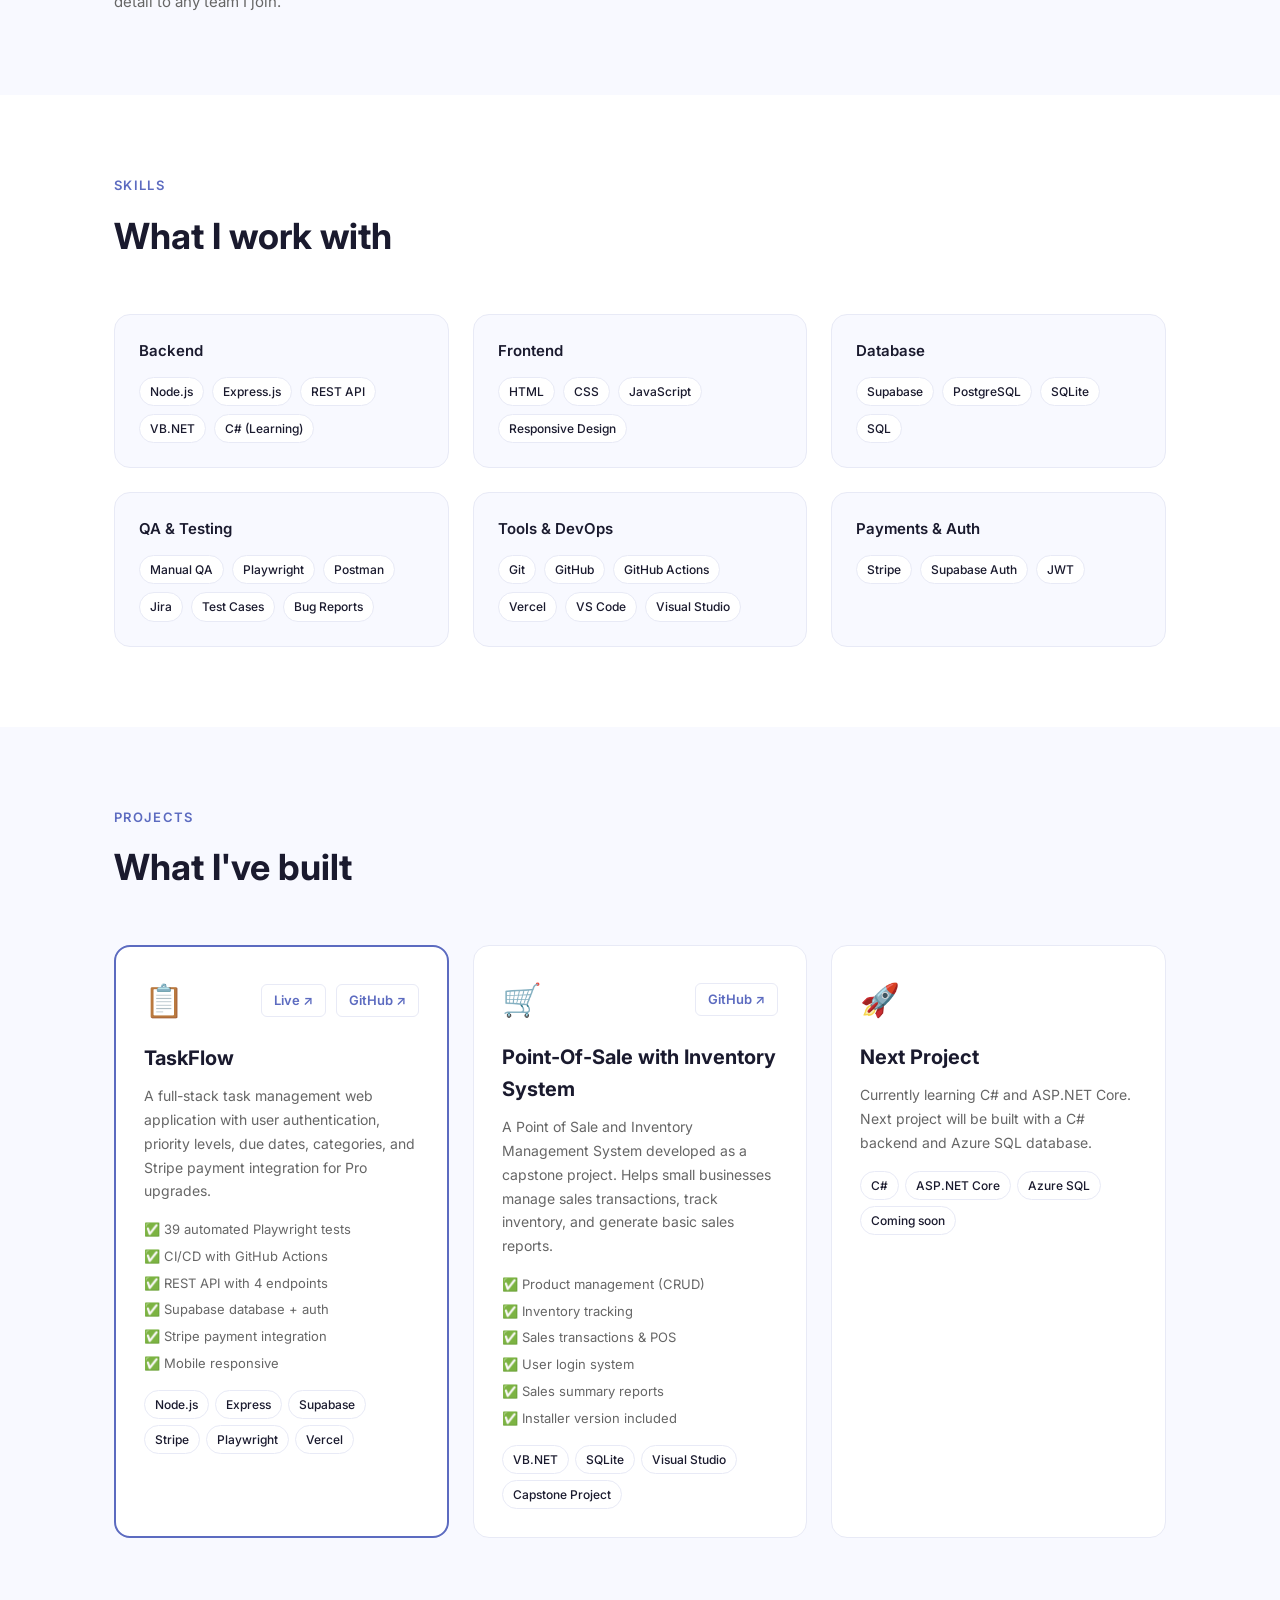
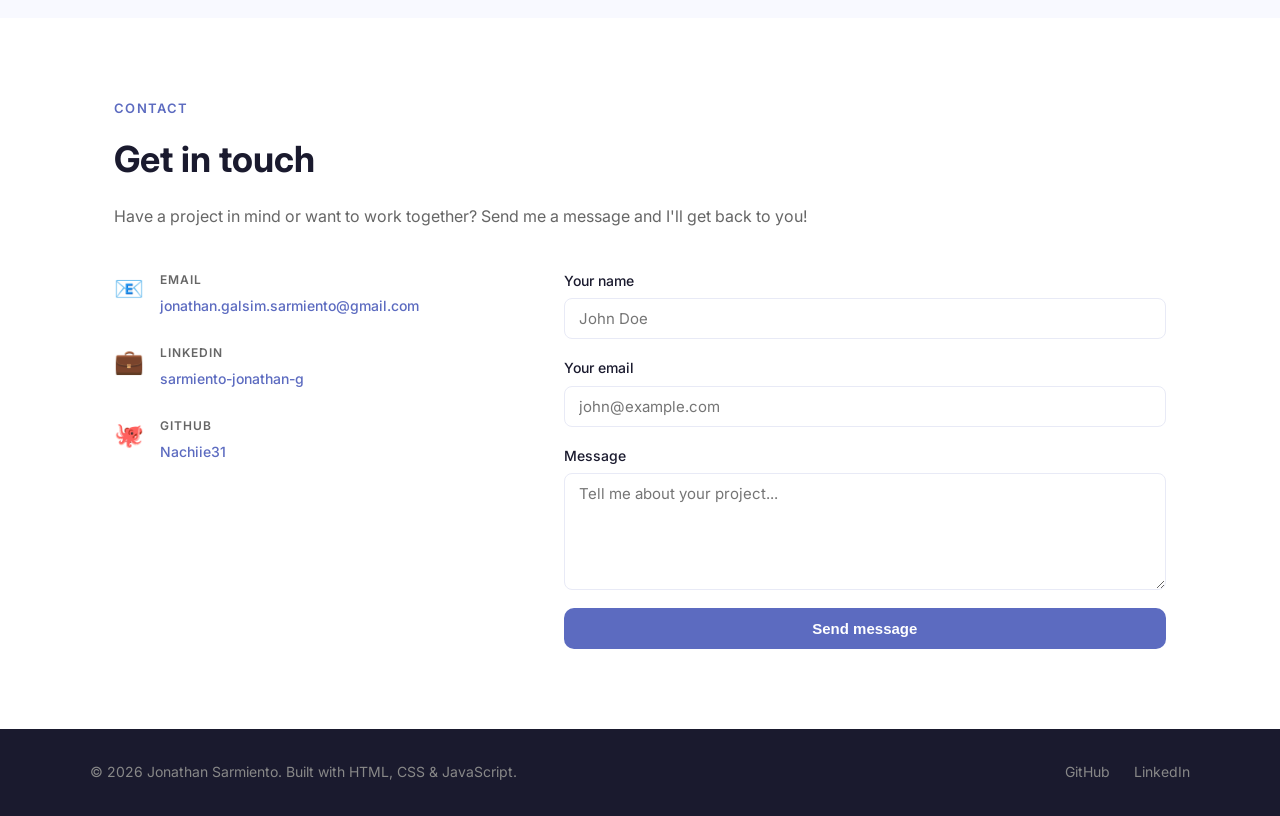
==== commit b9d50728: "update about me section" ====
--- a/index.html
+++ b/index.html
@@ -4,12 +4,13 @@
   <meta charset="UTF-8"/>
   <meta name="viewport" content="width=device-width, initial-scale=1.0"/>
   <title>Jonathan Sarmiento — Portfolio</title>
+  <link rel="icon" type="image/x-icon" href="favicon.ico"/>
+  <link rel="icon" type="image/png" href="favicon.png"/>
+  <link rel="apple-touch-icon" href="favicon.png"/>
   <link rel="stylesheet" href="style.css"/>
   <link rel="preconnect" href="https://fonts.googleapis.com">
   <link href="https://fonts.googleapis.com/css2?family=Inter:wght@400;500;600;700&display=swap" rel="stylesheet">
-  <link rel="icon" type="image/x-icon" href="favicon.ico"/>
 </head>
-<body>
 
   <!-- Navbar -->
   <nav class="navbar" id="navbar">
@@ -84,11 +85,12 @@
       <h2 class="section-title">Who I am</h2>
       <div class="about-grid">
         <div class="about-text">
-          <p>I'm Jonathan, a Backend Developer and QA Engineer based in the Philippines. I specialize in building reliable web applications from the ground up — from setting up servers and databases to making sure everything works perfectly through thorough testing.</p>
-          <p>I recently built <strong>TaskFlow</strong>, a full-stack task management application with user authentication, a REST API, Supabase database, and Stripe payment integration — all deployed live on Vercel.</p>
-          <p>On the QA side, I have hands-on experience with manual testing, API testing using Postman, bug tracking with Jira, automated testing with Playwright, and CI/CD pipelines using GitHub Actions.</p>
-          <p>I'm passionate about writing clean, maintainable code and delivering software that users can rely on.</p>
-        </div>
+  <p>I'm Jonathan, an entry-level Backend Developer and QA Engineer based in the Philippines, currently building my skills and portfolio through hands-on projects and self-directed learning.</p>
+  <p>I'm passionate about the full development cycle — from setting up servers and databases to ensuring everything works through thorough testing. I believe great software isn't just built, it's verified.</p>
+  <p>As a self-taught developer, I recently completed <strong>TaskFlow</strong> — a full-stack task management application I built from scratch, featuring user authentication, a REST API, Supabase PostgreSQL database, and Stripe payment integration, fully deployed live on Vercel.</p>
+  <p>On the QA side, I have practical experience writing manual test cases, API testing with Postman, bug tracking in Jira, end-to-end automated testing with Playwright, and CI/CD pipeline integration using GitHub Actions — with 39 automated tests running on every code push.</p>
+  <p>I'm eager to grow, contribute, and bring dedication and attention to detail to any team I join.</p>
+</div>
         <div class="about-stats">
           <div class="stat-card">
             <div class="stat-number">1</div>
@@ -222,7 +224,7 @@
             <a href="https://github.com/Nachiie31/Capstone-Project-POS-with-Inventory-System" target="_blank" class="project-link">GitHub ↗</a>
             </div>
         </div>
-        <h3 class="project-name">POS with Inventory System</h3>
+        <h3 class="project-name">Point-Of-Sale with Inventory System</h3>
         <p class="project-desc">A Point of Sale and Inventory Management System developed as a capstone project. Helps small businesses manage sales transactions, track inventory, and generate basic sales reports.</p>
         <div class="project-highlights">
             <div class="highlight">✅ Product management (CRUD)</div>
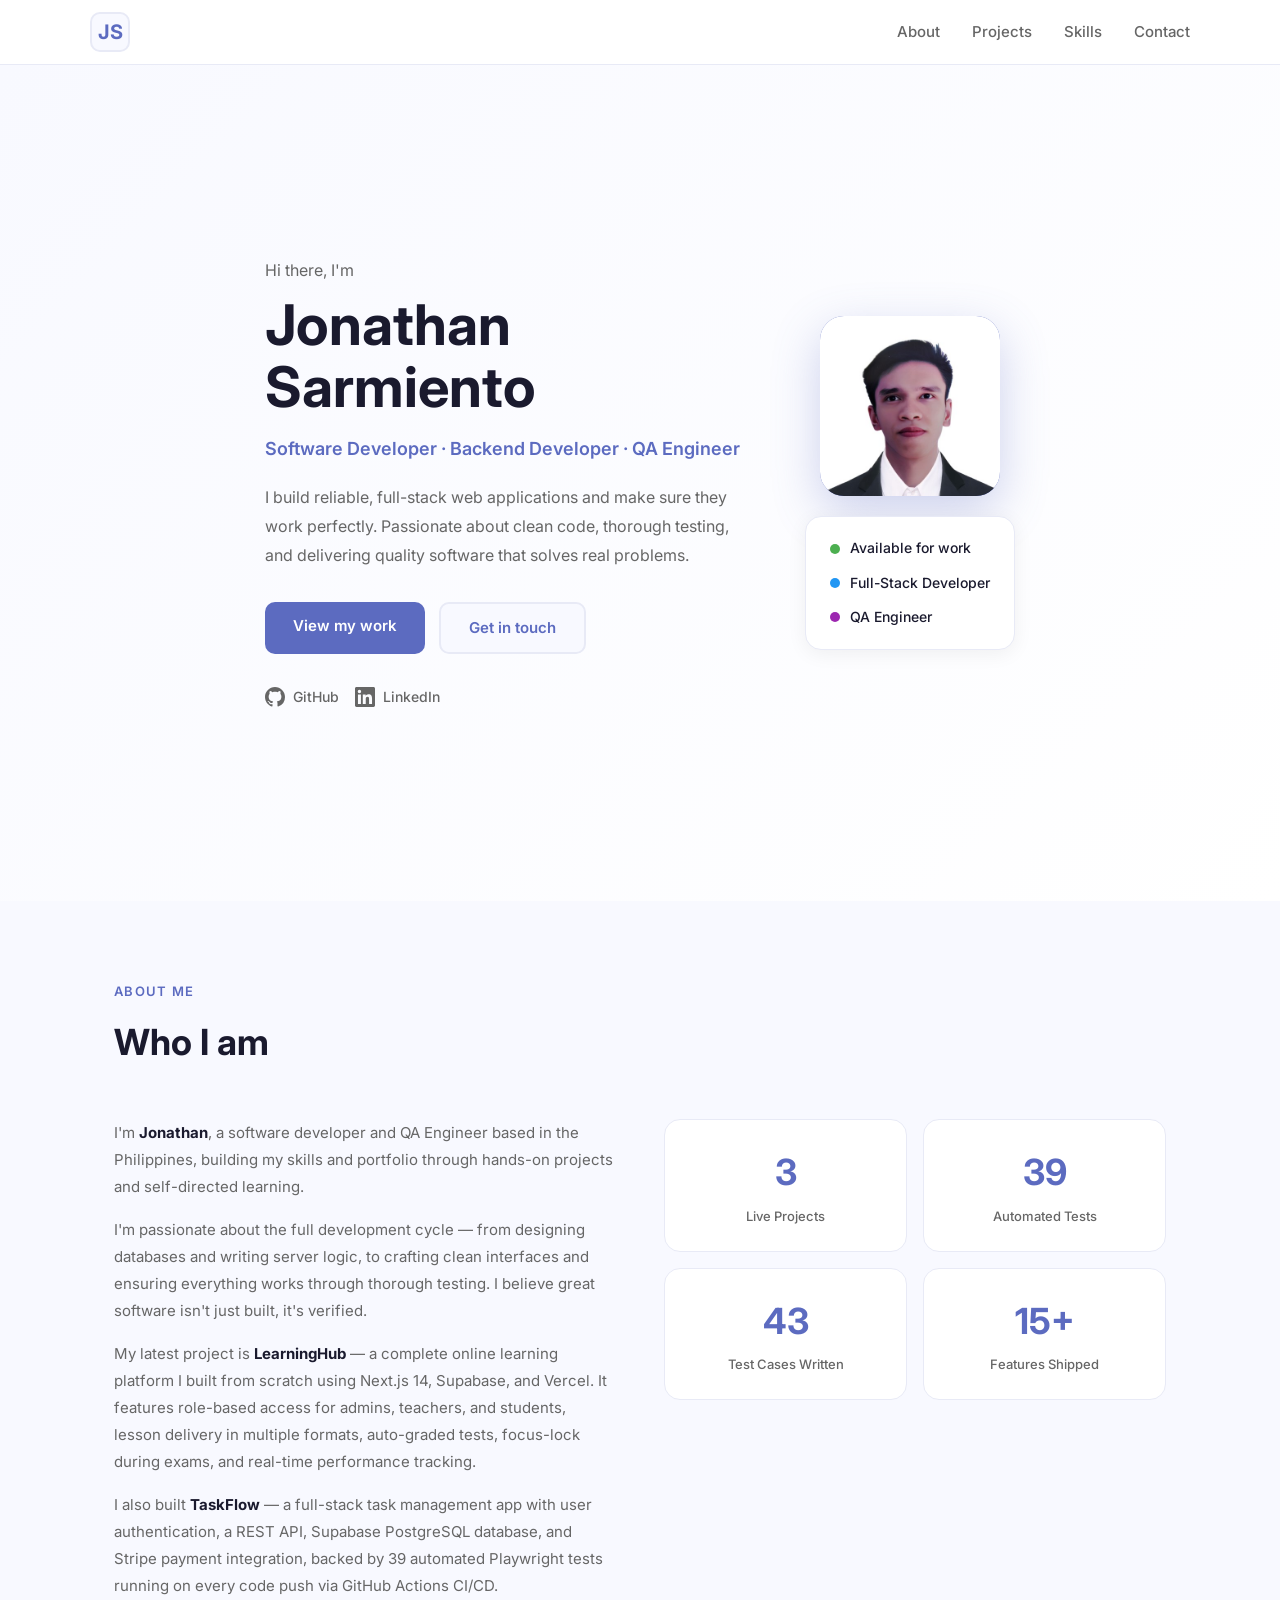
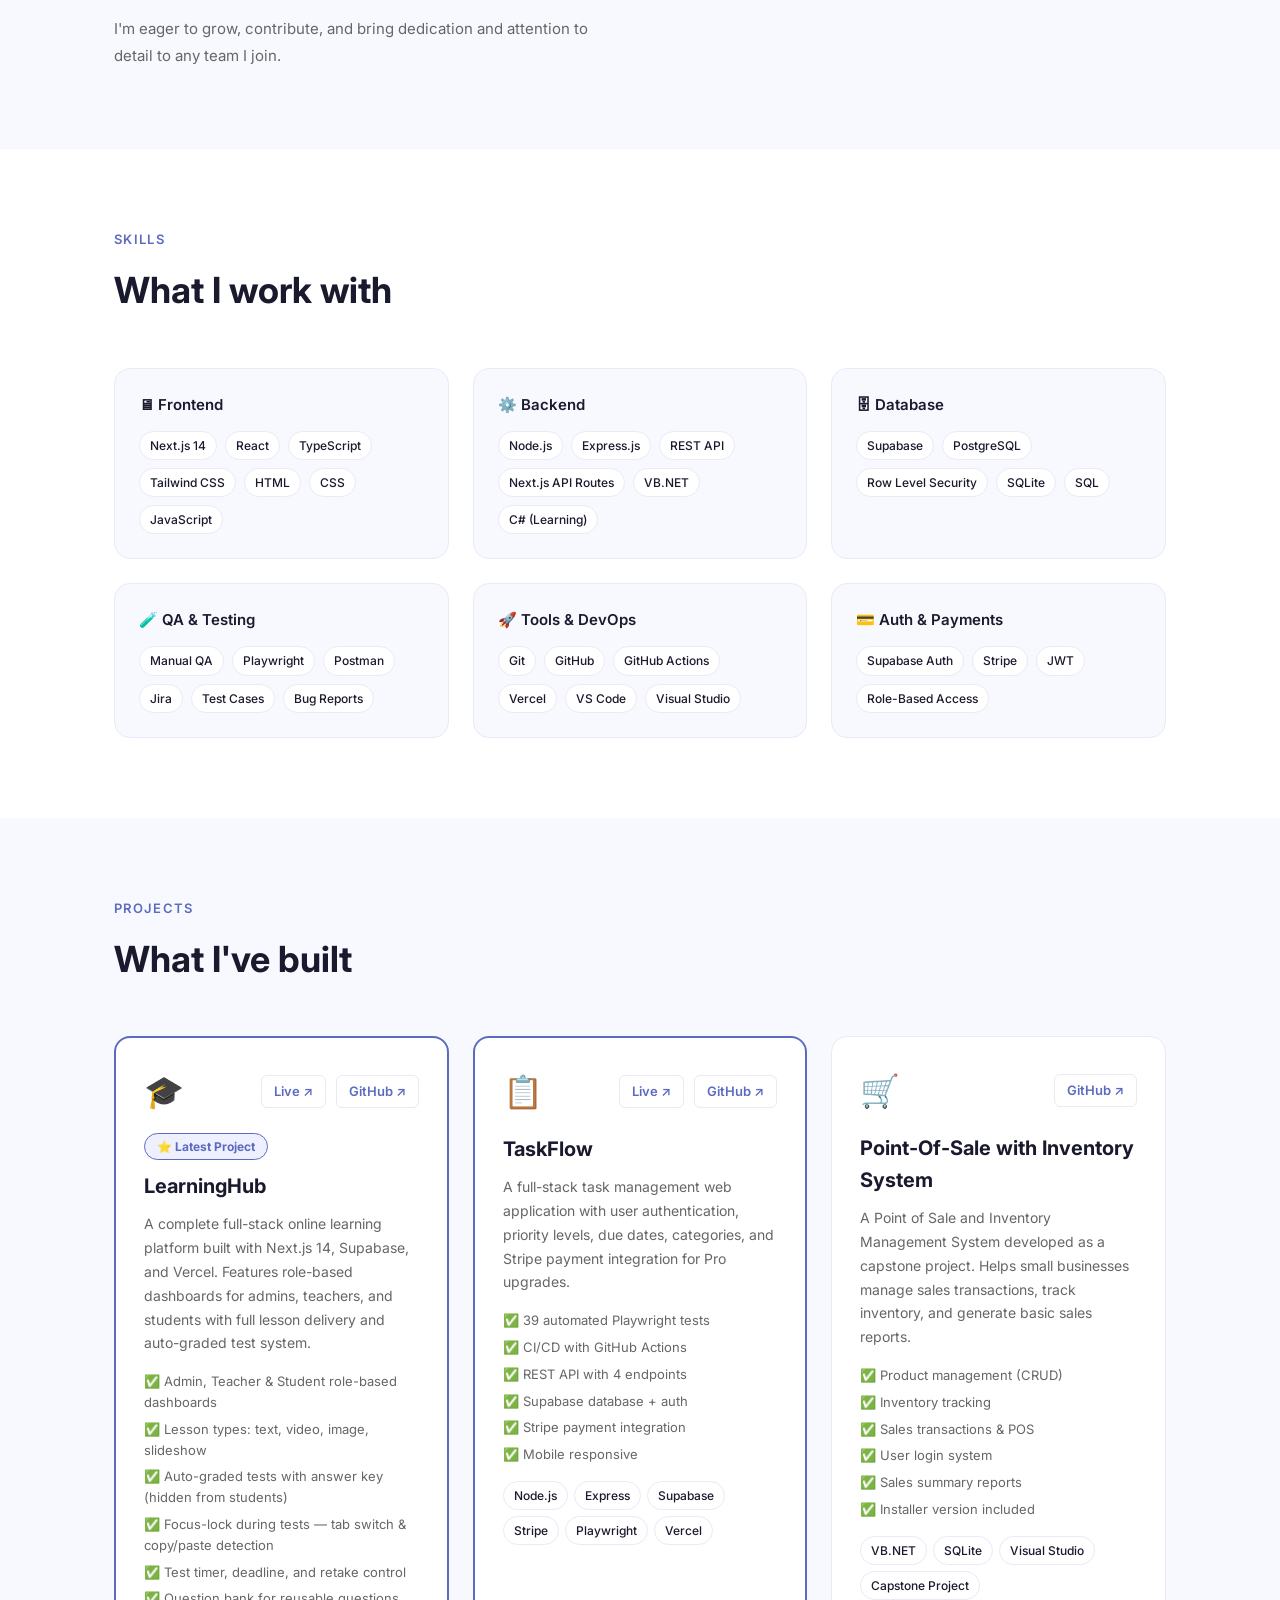
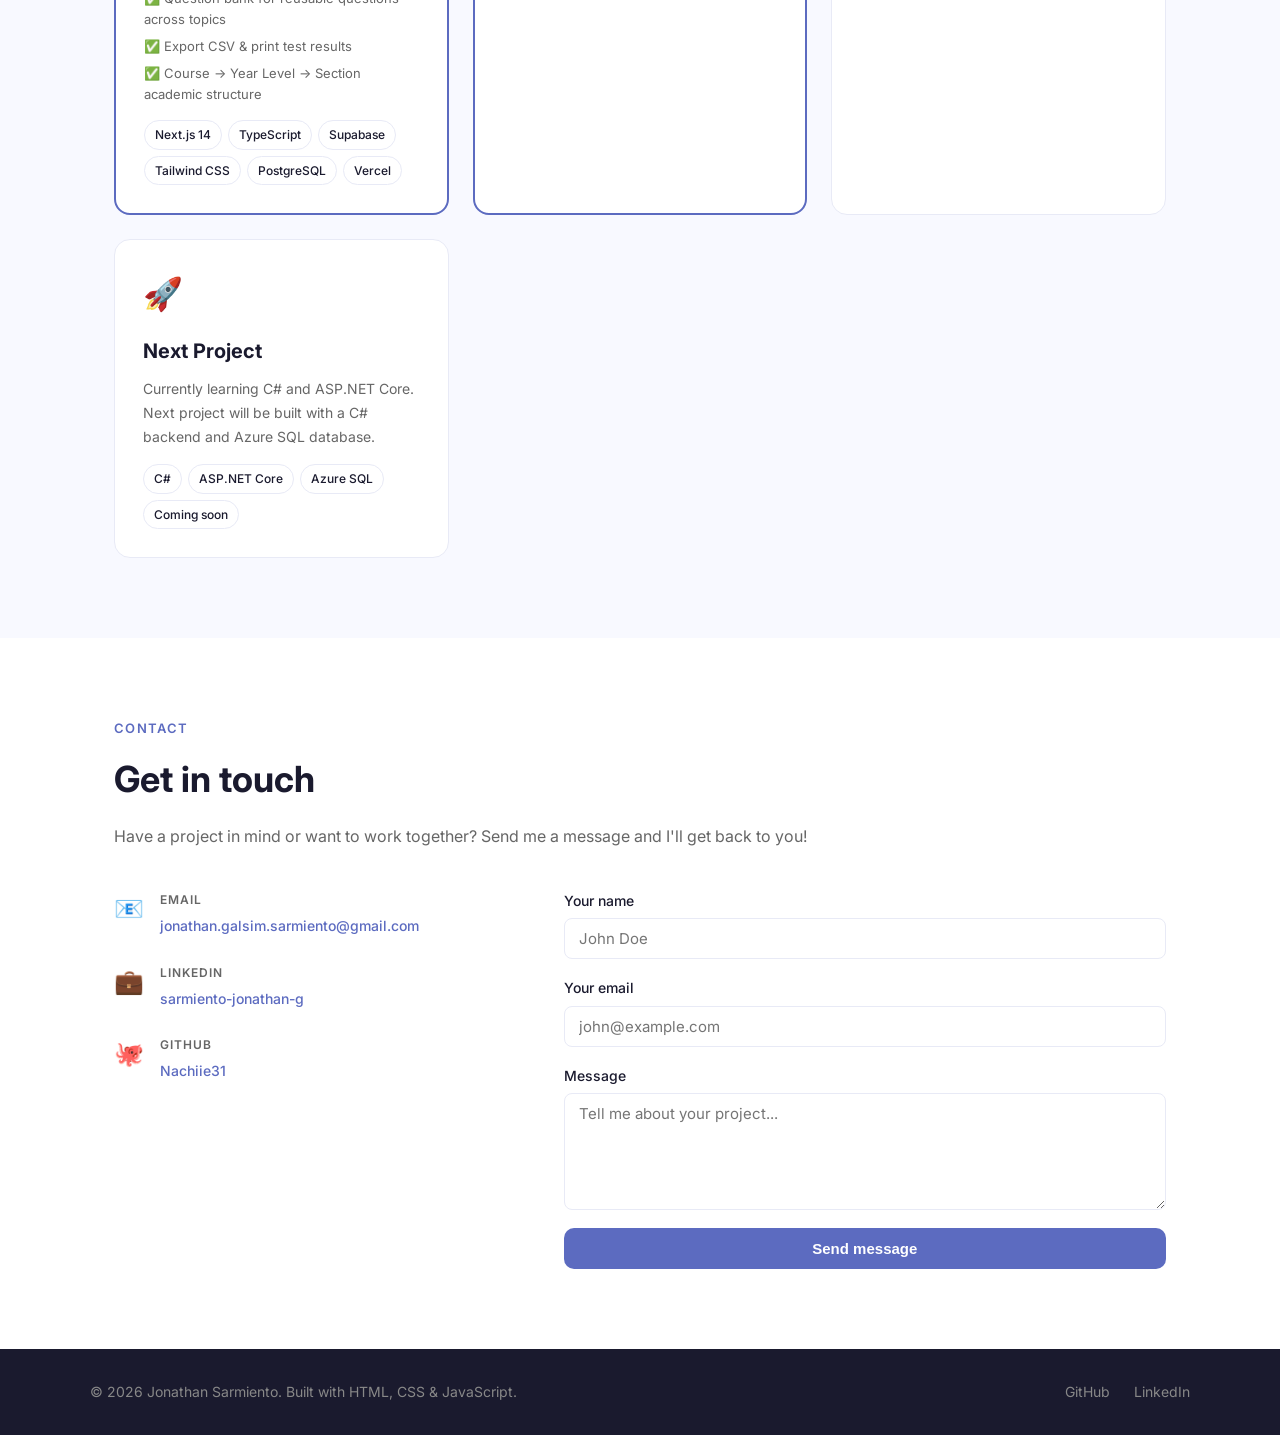
==== commit f0297269: "updated with LearningHub" ====
--- a/index.html
+++ b/index.html
@@ -11,6 +11,7 @@
   <link rel="preconnect" href="https://fonts.googleapis.com">
   <link href="https://fonts.googleapis.com/css2?family=Inter:wght@400;500;600;700&display=swap" rel="stylesheet">
 </head>
+<body>
 
   <!-- Navbar -->
   <nav class="navbar" id="navbar">
@@ -24,7 +25,6 @@
       </div>
       <button class="nav-toggle" onclick="toggleMenu()">☰</button>
     </div>
-    <!-- Mobile menu -->
     <div class="mobile-menu" id="mobile-menu">
       <a href="#about" onclick="toggleMenu()">About</a>
       <a href="#projects" onclick="toggleMenu()">Projects</a>
@@ -39,8 +39,8 @@
       <div class="hero-text">
         <p class="hero-greeting">Hi there, I'm</p>
         <h1 class="hero-name">Jonathan<br/>Sarmiento</h1>
-        <p class="hero-title">Backend Developer · Manual QA · QA Engineer</p>
-        <p class="hero-bio">I build reliable web applications and make sure they work perfectly. Passionate about clean code, thorough testing, and delivering quality software.</p>
+        <p class="hero-title">Software Developer · Backend Developer · QA Engineer</p>
+        <p class="hero-bio">I build reliable, full-stack web applications and make sure they work perfectly. Passionate about clean code, thorough testing, and delivering quality software that solves real problems.</p>
         <div class="hero-btns">
           <a href="#projects" class="btn-primary">View my work</a>
           <a href="#contact" class="btn-secondary">Get in touch</a>
@@ -58,7 +58,7 @@
       </div>
       <div class="hero-visual">
         <div class="avatar-box">
-            <img src="profile.jpg" alt="Jonathan Sarmiento" style="width:100%; height:100%; object-fit:cover; border-radius:24px;"/>
+          <img src="profile.jpg" alt="Jonathan Sarmiento" style="width:100%; height:100%; object-fit:cover; border-radius:24px;"/>
         </div>
         <div class="hero-card">
           <div class="card-row">
@@ -67,7 +67,7 @@
           </div>
           <div class="card-row">
             <span class="card-dot blue"></span>
-            <span class="card-text">Backend Developer</span>
+            <span class="card-text">Full-Stack Developer</span>
           </div>
           <div class="card-row">
             <span class="card-dot purple"></span>
@@ -85,16 +85,16 @@
       <h2 class="section-title">Who I am</h2>
       <div class="about-grid">
         <div class="about-text">
-  <p>I'm Jonathan, an entry-level Backend Developer and QA Engineer based in the Philippines, currently building my skills and portfolio through hands-on projects and self-directed learning.</p>
-  <p>I'm passionate about the full development cycle — from setting up servers and databases to ensuring everything works through thorough testing. I believe great software isn't just built, it's verified.</p>
-  <p>As a self-taught developer, I recently completed <strong>TaskFlow</strong> — a full-stack task management application I built from scratch, featuring user authentication, a REST API, Supabase PostgreSQL database, and Stripe payment integration, fully deployed live on Vercel.</p>
-  <p>On the QA side, I have practical experience writing manual test cases, API testing with Postman, bug tracking in Jira, end-to-end automated testing with Playwright, and CI/CD pipeline integration using GitHub Actions — with 39 automated tests running on every code push.</p>
-  <p>I'm eager to grow, contribute, and bring dedication and attention to detail to any team I join.</p>
-</div>
+          <p>I'm <strong>Jonathan</strong>, a software developer and QA Engineer based in the Philippines, building my skills and portfolio through hands-on projects and self-directed learning.</p>
+          <p>I'm passionate about the full development cycle — from designing databases and writing server logic, to crafting clean interfaces and ensuring everything works through thorough testing. I believe great software isn't just built, it's verified.</p>
+          <p>My latest project is <strong>LearningHub</strong> — a complete online learning platform I built from scratch using Next.js 14, Supabase, and Vercel. It features role-based access for admins, teachers, and students, lesson delivery in multiple formats, auto-graded tests, focus-lock during exams, and real-time performance tracking.</p>
+          <p>I also built <strong>TaskFlow</strong> — a full-stack task management app with user authentication, a REST API, Supabase PostgreSQL database, and Stripe payment integration, backed by 39 automated Playwright tests running on every code push via GitHub Actions CI/CD.</p>
+          <p>I'm eager to grow, contribute, and bring dedication and attention to detail to any team I join.</p>
+        </div>
         <div class="about-stats">
           <div class="stat-card">
-            <div class="stat-number">1</div>
-            <div class="stat-label">Live Project</div>
+            <div class="stat-number">3</div>
+            <div class="stat-label">Live Projects</div>
           </div>
           <div class="stat-card">
             <div class="stat-number">39</div>
@@ -105,8 +105,8 @@
             <div class="stat-label">Test Cases Written</div>
           </div>
           <div class="stat-card">
-            <div class="stat-number">7</div>
-            <div class="stat-label">API Tests</div>
+            <div class="stat-number">15+</div>
+            <div class="stat-label">Features Shipped</div>
           </div>
         </div>
       </div>
@@ -120,35 +120,40 @@
       <h2 class="section-title">What I work with</h2>
       <div class="skills-grid">
         <div class="skill-group">
-          <h3>Backend</h3>
+          <h3>🖥 Frontend</h3>
+          <div class="skill-tags">
+            <span class="tag">Next.js 14</span>
+            <span class="tag">React</span>
+            <span class="tag">TypeScript</span>
+            <span class="tag">Tailwind CSS</span>
+            <span class="tag">HTML</span>
+            <span class="tag">CSS</span>
+            <span class="tag">JavaScript</span>
+          </div>
+        </div>
+        <div class="skill-group">
+          <h3>⚙️ Backend</h3>
           <div class="skill-tags">
             <span class="tag">Node.js</span>
             <span class="tag">Express.js</span>
             <span class="tag">REST API</span>
+            <span class="tag">Next.js API Routes</span>
             <span class="tag">VB.NET</span>
             <span class="tag">C# (Learning)</span>
           </div>
         </div>
         <div class="skill-group">
-          <h3>Frontend</h3>
-          <div class="skill-tags">
-            <span class="tag">HTML</span>
-            <span class="tag">CSS</span>
-            <span class="tag">JavaScript</span>
-            <span class="tag">Responsive Design</span>
-          </div>
-        </div>
-        <div class="skill-group">
-          <h3>Database</h3>
+          <h3>🗄 Database</h3>
           <div class="skill-tags">
             <span class="tag">Supabase</span>
             <span class="tag">PostgreSQL</span>
+            <span class="tag">Row Level Security</span>
             <span class="tag">SQLite</span>
             <span class="tag">SQL</span>
           </div>
         </div>
         <div class="skill-group">
-          <h3>QA & Testing</h3>
+          <h3>🧪 QA & Testing</h3>
           <div class="skill-tags">
             <span class="tag">Manual QA</span>
             <span class="tag">Playwright</span>
@@ -159,7 +164,7 @@
           </div>
         </div>
         <div class="skill-group">
-          <h3>Tools & DevOps</h3>
+          <h3>🚀 Tools & DevOps</h3>
           <div class="skill-tags">
             <span class="tag">Git</span>
             <span class="tag">GitHub</span>
@@ -170,11 +175,12 @@
           </div>
         </div>
         <div class="skill-group">
-          <h3>Payments & Auth</h3>
-          <div class="skill-tags">
+          <h3>💳 Auth & Payments</h3>
+          <div class="skill-tags">
+            <span class="tag">Supabase Auth</span>
             <span class="tag">Stripe</span>
-            <span class="tag">Supabase Auth</span>
             <span class="tag">JWT</span>
+            <span class="tag">Role-Based Access</span>
           </div>
         </div>
       </div>
@@ -188,6 +194,39 @@
       <h2 class="section-title">What I've built</h2>
       <div class="projects-grid">
 
+        <!-- LearningHub — NEW FEATURED -->
+        <div class="project-card featured">
+          <div class="project-header">
+            <div class="project-icon">🎓</div>
+            <div class="project-links">
+              <a href="https://learning-platform-two-kappa.vercel.app/" target="_blank" class="project-link">Live ↗</a>
+              <a href="https://github.com/Nachiie31/learning-platform" target="_blank" class="project-link">GitHub ↗</a>
+            </div>
+          </div>
+          <div class="project-badge">⭐ Latest Project</div>
+          <h3 class="project-name">LearningHub</h3>
+          <p class="project-desc">A complete full-stack online learning platform built with Next.js 14, Supabase, and Vercel. Features role-based dashboards for admins, teachers, and students with full lesson delivery and auto-graded test system.</p>
+          <div class="project-highlights">
+            <div class="highlight">✅ Admin, Teacher & Student role-based dashboards</div>
+            <div class="highlight">✅ Lesson types: text, video, image, slideshow</div>
+            <div class="highlight">✅ Auto-graded tests with answer key (hidden from students)</div>
+            <div class="highlight">✅ Focus-lock during tests — tab switch & copy/paste detection</div>
+            <div class="highlight">✅ Test timer, deadline, and retake control</div>
+            <div class="highlight">✅ Question bank for reusable questions across topics</div>
+            <div class="highlight">✅ Export CSV & print test results</div>
+            <div class="highlight">✅ Course → Year Level → Section academic structure</div>
+          </div>
+          <div class="project-tags">
+            <span class="tag">Next.js 14</span>
+            <span class="tag">TypeScript</span>
+            <span class="tag">Supabase</span>
+            <span class="tag">Tailwind CSS</span>
+            <span class="tag">PostgreSQL</span>
+            <span class="tag">Vercel</span>
+          </div>
+        </div>
+
+        <!-- TaskFlow -->
         <div class="project-card featured">
           <div class="project-header">
             <div class="project-icon">📋</div>
@@ -216,33 +255,33 @@
           </div>
         </div>
 
-                <!-- POS Inventory System -->
+        <!-- POS Inventory System -->
         <div class="project-card">
-        <div class="project-header">
+          <div class="project-header">
             <div class="project-icon">🛒</div>
             <div class="project-links">
-            <a href="https://github.com/Nachiie31/Capstone-Project-POS-with-Inventory-System" target="_blank" class="project-link">GitHub ↗</a>
-            </div>
-        </div>
-        <h3 class="project-name">Point-Of-Sale with Inventory System</h3>
-        <p class="project-desc">A Point of Sale and Inventory Management System developed as a capstone project. Helps small businesses manage sales transactions, track inventory, and generate basic sales reports.</p>
-        <div class="project-highlights">
+              <a href="https://github.com/Nachiie31/Capstone-Project-POS-with-Inventory-System" target="_blank" class="project-link">GitHub ↗</a>
+            </div>
+          </div>
+          <h3 class="project-name">Point-Of-Sale with Inventory System</h3>
+          <p class="project-desc">A Point of Sale and Inventory Management System developed as a capstone project. Helps small businesses manage sales transactions, track inventory, and generate basic sales reports.</p>
+          <div class="project-highlights">
             <div class="highlight">✅ Product management (CRUD)</div>
             <div class="highlight">✅ Inventory tracking</div>
             <div class="highlight">✅ Sales transactions & POS</div>
             <div class="highlight">✅ User login system</div>
             <div class="highlight">✅ Sales summary reports</div>
             <div class="highlight">✅ Installer version included</div>
-        </div>
-        <div class="project-tags">
+          </div>
+          <div class="project-tags">
             <span class="tag">VB.NET</span>
             <span class="tag">SQLite</span>
             <span class="tag">Visual Studio</span>
             <span class="tag">Capstone Project</span>
-        </div>
-        </div>
-
-        <!-- Placeholder for future projects -->
+          </div>
+        </div>
+
+        <!-- Coming soon -->
         <div class="project-card coming-soon">
           <div class="project-header">
             <div class="project-icon">🚀</div>
@@ -267,7 +306,6 @@
       <p class="section-label">Contact</p>
       <h2 class="section-title">Get in touch</h2>
       <p class="contact-sub">Have a project in mind or want to work together? Send me a message and I'll get back to you!</p>
-
       <div class="contact-grid">
         <div class="contact-info">
           <div class="contact-item">
--- a/style.css
+++ b/style.css
@@ -633,4 +633,25 @@
   .section-inner { padding: 60px 20px; }
 
   .footer-inner { flex-direction: column; text-align: center; }
+}
+/* ================================
+   FEATURED BADGE
+================================ */
+.project-badge {
+  display: inline-block;
+  font-size: 12px;
+  font-weight: 700;
+  color: var(--primary);
+  background: #eef0ff;
+  border: 1px solid var(--primary);
+  border-radius: 20px;
+  padding: 3px 12px;
+  margin-bottom: 10px;
+}
+
+/* ================================
+   SKILLS SECTION BG
+================================ */
+.skills {
+  background: var(--bg);
 }
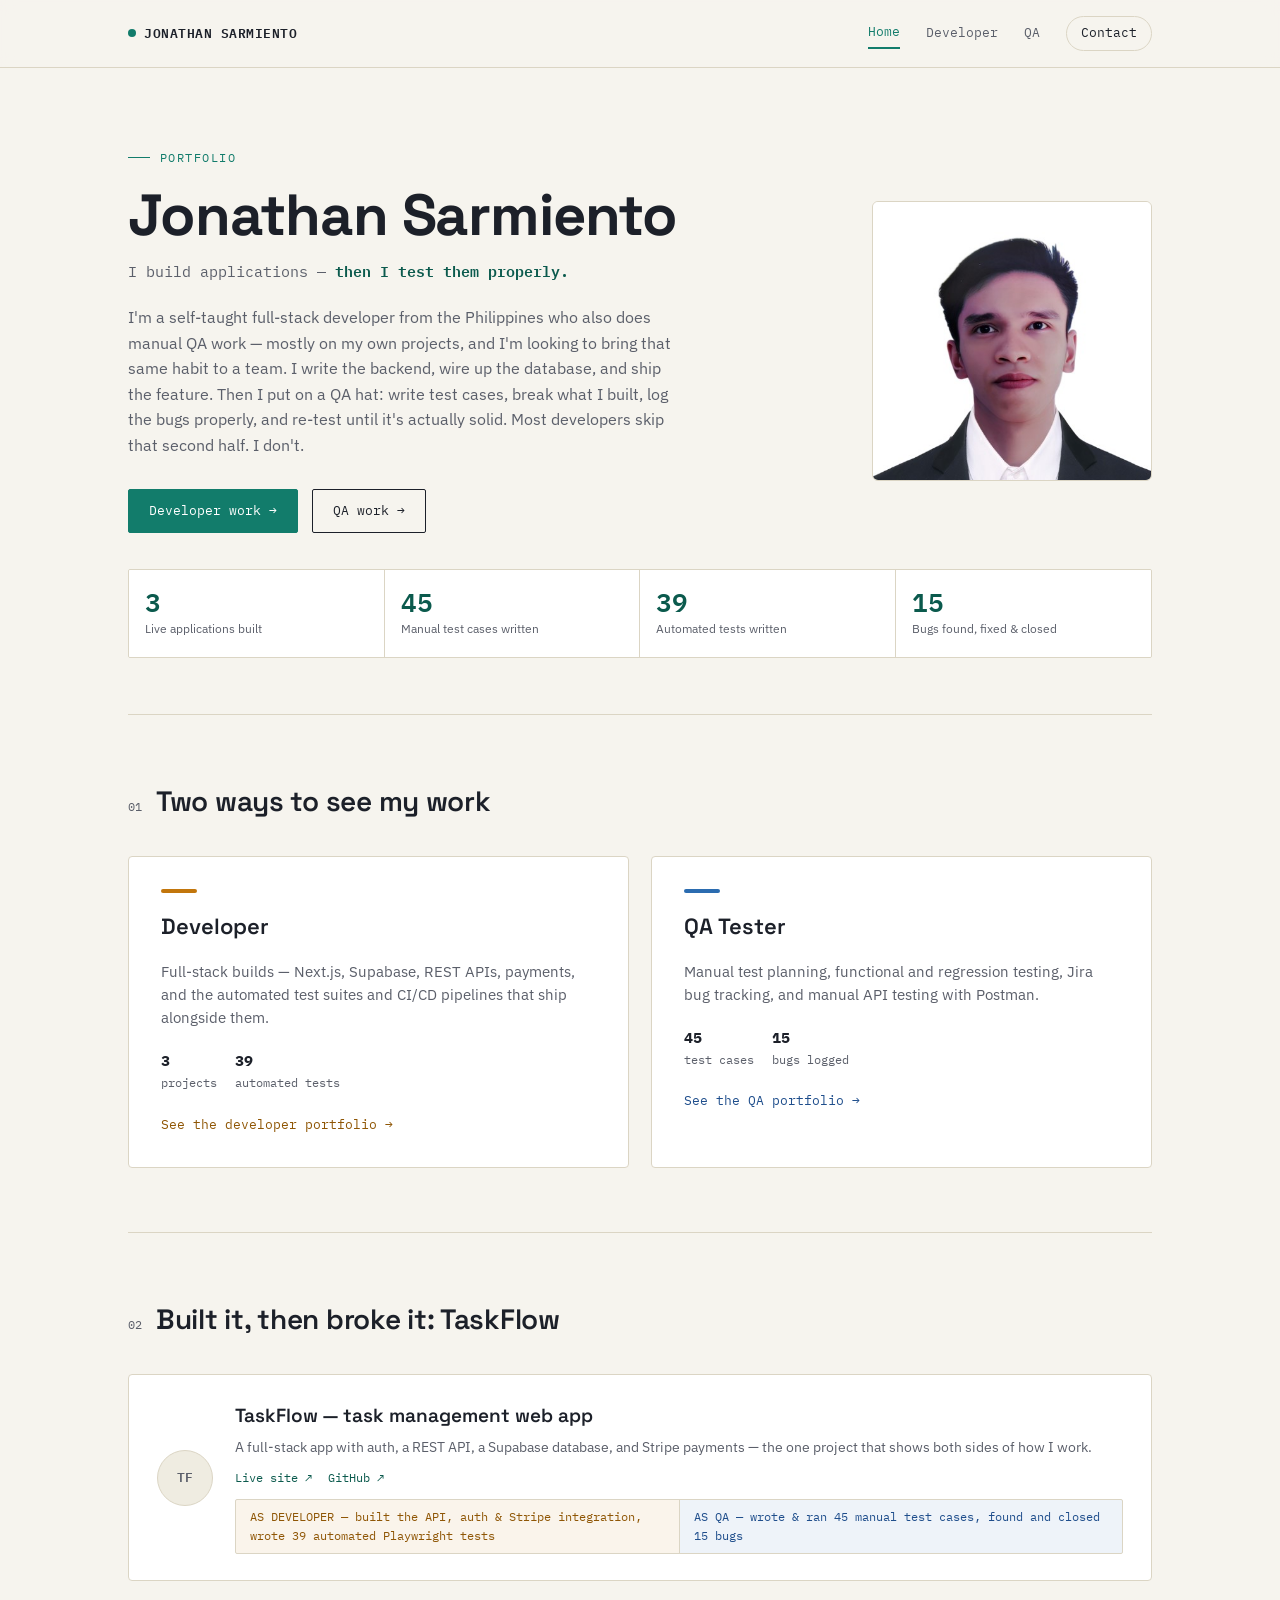
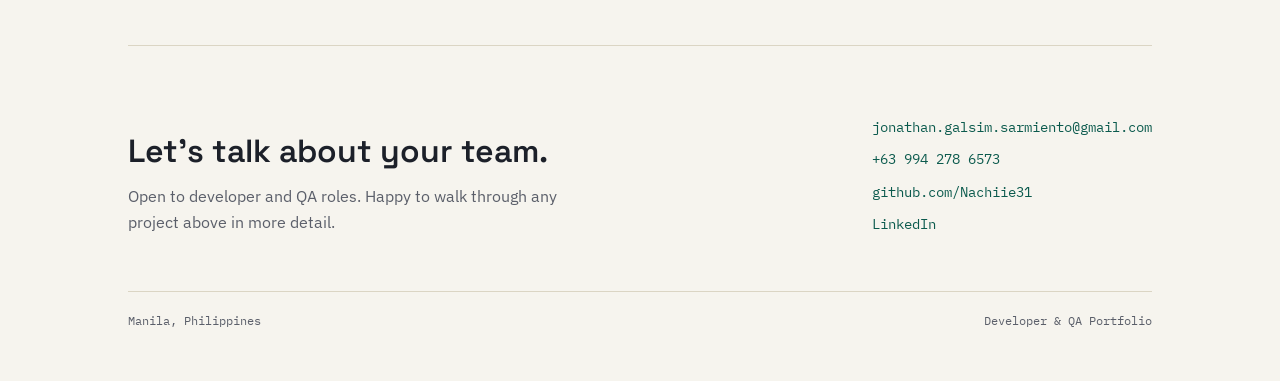
==== commit e85b1e13: "Rework site: add dev and QA specialty pages" ====
--- a/index.html
+++ b/index.html
@@ -1,367 +1,125 @@
 <!DOCTYPE html>
 <html lang="en">
 <head>
-  <meta charset="UTF-8"/>
-  <meta name="viewport" content="width=device-width, initial-scale=1.0"/>
-  <title>Jonathan Sarmiento — Portfolio</title>
-  <link rel="icon" type="image/x-icon" href="favicon.ico"/>
-  <link rel="icon" type="image/png" href="favicon.png"/>
-  <link rel="apple-touch-icon" href="favicon.png"/>
-  <link rel="stylesheet" href="style.css"/>
-  <link rel="preconnect" href="https://fonts.googleapis.com">
-  <link href="https://fonts.googleapis.com/css2?family=Inter:wght@400;500;600;700&display=swap" rel="stylesheet">
+<meta charset="UTF-8">
+<meta name="viewport" content="width=device-width, initial-scale=1.0">
+<title>Jonathan Sarmiento — Developer & QA Tester</title>
+<link rel="icon" type="image/png" href="favicon.png"/>
+<link rel="preconnect" href="https://fonts.googleapis.com">
+<link rel="preconnect" href="https://fonts.gstatic.com" crossorigin>
+<link href="https://fonts.googleapis.com/css2?family=Space+Grotesk:wght@400;500;600;700&family=IBM+Plex+Sans:wght@400;500;600&family=IBM+Plex+Mono:wght@400;500;600&display=swap" rel="stylesheet">
+<link rel="stylesheet" href="style.css">
 </head>
-<body>
+<body data-page="home">
 
-  <!-- Navbar -->
-  <nav class="navbar" id="navbar">
-    <div class="nav-inner">
-      <div class="nav-brand">JS</div>
-      <div class="nav-links">
-        <a href="#about">About</a>
-        <a href="#projects">Projects</a>
-        <a href="#skills">Skills</a>
-        <a href="#contact">Contact</a>
-      </div>
-      <button class="nav-toggle" onclick="toggleMenu()">☰</button>
-    </div>
-    <div class="mobile-menu" id="mobile-menu">
-      <a href="#about" onclick="toggleMenu()">About</a>
-      <a href="#projects" onclick="toggleMenu()">Projects</a>
-      <a href="#skills" onclick="toggleMenu()">Skills</a>
-      <a href="#contact" onclick="toggleMenu()">Contact</a>
-    </div>
-  </nav>
+<header class="nav">
+  <div class="nav-inner">
+    <a href="index.html" class="nav-mark"><span class="dot"></span>JONATHAN SARMIENTO</a>
+    <nav class="nav-links" id="navLinks">
+      <a href="index.html" class="current">Home</a>
+      <a href="dev/index.html">Developer</a>
+      <a href="qa/index.html">QA</a>
+      <a href="#contact" class="pill">Contact</a>
+    </nav>
+    <button class="nav-toggle" id="navToggle" aria-label="Toggle menu">☰</button>
+  </div>
+</header>
 
-  <!-- Hero -->
-  <section class="hero" id="home">
-    <div class="hero-inner">
-      <div class="hero-text">
-        <p class="hero-greeting">Hi there, I'm</p>
-        <h1 class="hero-name">Jonathan<br/>Sarmiento</h1>
-        <p class="hero-title">Software Developer · Backend Developer · QA Engineer</p>
-        <p class="hero-bio">I build reliable, full-stack web applications and make sure they work perfectly. Passionate about clean code, thorough testing, and delivering quality software that solves real problems.</p>
-        <div class="hero-btns">
-          <a href="#projects" class="btn-primary">View my work</a>
-          <a href="#contact" class="btn-secondary">Get in touch</a>
-        </div>
-        <div class="hero-socials">
-          <a href="https://github.com/Nachiie31" target="_blank" class="social-link">
-            <svg width="20" height="20" fill="currentColor" viewBox="0 0 24 24"><path d="M12 0C5.37 0 0 5.37 0 12c0 5.31 3.435 9.795 8.205 11.385.6.105.825-.255.825-.57 0-.285-.015-1.23-.015-2.235-3.015.555-3.795-.735-4.035-1.41-.135-.345-.72-1.41-1.23-1.695-.42-.225-1.02-.78-.015-.795.945-.015 1.62.87 1.845 1.23 1.08 1.815 2.805 1.305 3.495.99.105-.78.42-1.305.765-1.605-2.67-.3-5.46-1.335-5.46-5.925 0-1.305.465-2.385 1.23-3.225-.12-.3-.54-1.53.12-3.18 0 0 1.005-.315 3.3 1.23.96-.27 1.98-.405 3-.405s2.04.135 3 .405c2.295-1.56 3.3-1.23 3.3-1.23.66 1.65.24 2.88.12 3.18.765.84 1.23 1.905 1.23 3.225 0 4.605-2.805 5.625-5.475 5.925.435.375.81 1.095.81 2.22 0 1.605-.015 2.895-.015 3.3 0 .315.225.69.825.57A12.02 12.02 0 0 0 24 12c0-6.63-5.37-12-12-12z"/></svg>
-            GitHub
-          </a>
-          <a href="https://www.linkedin.com/in/sarmiento-jonathan-g-3458b527a" target="_blank" class="social-link">
-            <svg width="20" height="20" fill="currentColor" viewBox="0 0 24 24"><path d="M20.447 20.452h-3.554v-5.569c0-1.328-.027-3.037-1.852-3.037-1.853 0-2.136 1.445-2.136 2.939v5.667H9.351V9h3.414v1.561h.046c.477-.9 1.637-1.85 3.37-1.85 3.601 0 4.267 2.37 4.267 5.455v6.286zM5.337 7.433a2.062 2.062 0 0 1-2.063-2.065 2.064 2.064 0 1 1 2.063 2.065zm1.782 13.019H3.555V9h3.564v11.452zM22.225 0H1.771C.792 0 0 .774 0 1.729v20.542C0 23.227.792 24 1.771 24h20.451C23.2 24 24 23.227 24 22.271V1.729C24 .774 23.2 0 22.222 0h.003z"/></svg>
-            LinkedIn
-          </a>
+<div class="wrap">
+  <section class="home-hero">
+    <div class="home-hero-grid">
+      <div>
+        <div class="eyebrow">Portfolio</div>
+        <h1 class="home-name">Jonathan Sarmiento</h1>
+        <div class="home-role">I build applications — <span class="b">then I test them properly.</span></div>
+        <p class="home-bio">
+          I'm a self-taught full-stack developer from the Philippines who also does manual QA work — mostly on my own projects, and I'm looking to bring that same habit to a team. I write the backend, wire up the database, and ship the feature. Then I put on a QA hat: write test cases, break what I built, log the bugs properly, and re-test until it's actually solid. Most developers skip that second half. I don't.
+        </p>
+        <div style="display:flex; gap:14px; flex-wrap:wrap;">
+          <a href="dev/index.html" class="btn primary">Developer work →</a>
+          <a href="qa/index.html" class="btn">QA work →</a>
         </div>
       </div>
-      <div class="hero-visual">
-        <div class="avatar-box">
-          <img src="profile.jpg" alt="Jonathan Sarmiento" style="width:100%; height:100%; object-fit:cover; border-radius:24px;"/>
+      <div class="home-avatar reveal">
+        <img src="profile.jpg" alt="Jonathan Sarmiento">
+      </div>
+    </div>
+
+    <div class="metric-strip reveal">
+      <div class="metric"><div class="num">3</div><div class="label">Live applications built</div></div>
+      <div class="metric"><div class="num">45</div><div class="label">Manual test cases written</div></div>
+      <div class="metric"><div class="num">39</div><div class="label">Automated tests written</div></div>
+      <div class="metric"><div class="num">15</div><div class="label">Bugs found, fixed & closed</div></div>
+    </div>
+  </section>
+
+  <section>
+    <div class="section-head"><span class="tag">01</span><h2 class="section-title">Two ways to see my work</h2></div>
+    <div class="path-grid">
+      <a href="dev/index.html" class="path-card dev reveal">
+        <div class="path-accent"></div>
+        <h3>Developer</h3>
+        <p>Full-stack builds — Next.js, Supabase, REST APIs, payments, and the automated test suites and CI/CD pipelines that ship alongside them.</p>
+        <div class="path-stats">
+          <div><b>3</b>projects</div>
+          <div><b>39</b>automated tests</div>
         </div>
-        <div class="hero-card">
-          <div class="card-row">
-            <span class="card-dot green"></span>
-            <span class="card-text">Available for work</span>
-          </div>
-          <div class="card-row">
-            <span class="card-dot blue"></span>
-            <span class="card-text">Full-Stack Developer</span>
-          </div>
-          <div class="card-row">
-            <span class="card-dot purple"></span>
-            <span class="card-text">QA Engineer</span>
-          </div>
+        <span class="go">See the developer portfolio →</span>
+      </a>
+      <a href="qa/index.html" class="path-card qa reveal">
+        <div class="path-accent"></div>
+        <h3>QA Tester</h3>
+        <p>Manual test planning, functional and regression testing, Jira bug tracking, and manual API testing with Postman.</p>
+        <div class="path-stats">
+          <div><b>45</b>test cases</div>
+          <div><b>15</b>bugs logged</div>
+        </div>
+        <span class="go">See the QA portfolio →</span>
+      </a>
+    </div>
+  </section>
+
+  <section>
+    <div class="section-head"><span class="tag">02</span><h2 class="section-title">Built it, then broke it: TaskFlow</h2></div>
+    <div class="thru-card reveal">
+      <div class="thru-icon">TF</div>
+      <div>
+        <div class="thru-title">TaskFlow — task management web app</div>
+        <div class="thru-desc">A full-stack app with auth, a REST API, a Supabase database, and Stripe payments — the one project that shows both sides of how I work.</div>
+        <div class="thru-tags">
+          <a href="https://task-manager-omega-dun-q6erwfmg3x.vercel.app" target="_blank" rel="noopener">Live site ↗</a>
+          <a href="https://github.com/Nachiie31/task-manager" target="_blank" rel="noopener">GitHub ↗</a>
+        </div>
+        <div class="thru-split">
+          <div class="as-dev">AS DEVELOPER — built the API, auth &amp; Stripe integration, wrote 39 automated Playwright tests</div>
+          <div class="as-qa">AS QA — wrote &amp; ran 45 manual test cases, found and closed 15 bugs</div>
         </div>
       </div>
     </div>
   </section>
+</div>
 
-  <!-- About -->
-  <section class="about" id="about">
-    <div class="section-inner">
-      <p class="section-label">About me</p>
-      <h2 class="section-title">Who I am</h2>
-      <div class="about-grid">
-        <div class="about-text">
-          <p>I'm <strong>Jonathan</strong>, a software developer and QA Engineer based in the Philippines, building my skills and portfolio through hands-on projects and self-directed learning.</p>
-          <p>I'm passionate about the full development cycle — from designing databases and writing server logic, to crafting clean interfaces and ensuring everything works through thorough testing. I believe great software isn't just built, it's verified.</p>
-          <p>My latest project is <strong>LearningHub</strong> — a complete online learning platform I built from scratch using Next.js 14, Supabase, and Vercel. It features role-based access for admins, teachers, and students, lesson delivery in multiple formats, auto-graded tests, focus-lock during exams, and real-time performance tracking.</p>
-          <p>I also built <strong>TaskFlow</strong> — a full-stack task management app with user authentication, a REST API, Supabase PostgreSQL database, and Stripe payment integration, backed by 39 automated Playwright tests running on every code push via GitHub Actions CI/CD.</p>
-          <p>I'm eager to grow, contribute, and bring dedication and attention to detail to any team I join.</p>
-        </div>
-        <div class="about-stats">
-          <div class="stat-card">
-            <div class="stat-number">3</div>
-            <div class="stat-label">Live Projects</div>
-          </div>
-          <div class="stat-card">
-            <div class="stat-number">39</div>
-            <div class="stat-label">Automated Tests</div>
-          </div>
-          <div class="stat-card">
-            <div class="stat-number">43</div>
-            <div class="stat-label">Test Cases Written</div>
-          </div>
-          <div class="stat-card">
-            <div class="stat-number">15+</div>
-            <div class="stat-label">Features Shipped</div>
-          </div>
-        </div>
+<footer id="contact">
+  <div class="wrap">
+    <div class="contact-inner">
+      <div class="contact-cta">
+        <h2>Let's talk about your team.</h2>
+        <p>Open to developer and QA roles. Happy to walk through any project above in more detail.</p>
+      </div>
+      <div class="contact-links">
+        <a href="mailto:jonathan.galsim.sarmiento@gmail.com">jonathan.galsim.sarmiento@gmail.com</a>
+        <a href="tel:+639942786573">+63 994 278 6573</a>
+        <a href="https://github.com/Nachiie31" target="_blank" rel="noopener">github.com/Nachiie31</a>
+        <a href="https://www.linkedin.com/in/sarmiento-jonathan-g-3458b527a" target="_blank" rel="noopener">LinkedIn</a>
       </div>
     </div>
-  </section>
+    <div class="foot-line">
+      <span>Manila, Philippines</span>
+      <span>Developer & QA Portfolio</span>
+    </div>
+  </div>
+</footer>
 
-  <!-- Skills -->
-  <section class="skills" id="skills">
-    <div class="section-inner">
-      <p class="section-label">Skills</p>
-      <h2 class="section-title">What I work with</h2>
-      <div class="skills-grid">
-        <div class="skill-group">
-          <h3>🖥 Frontend</h3>
-          <div class="skill-tags">
-            <span class="tag">Next.js 14</span>
-            <span class="tag">React</span>
-            <span class="tag">TypeScript</span>
-            <span class="tag">Tailwind CSS</span>
-            <span class="tag">HTML</span>
-            <span class="tag">CSS</span>
-            <span class="tag">JavaScript</span>
-          </div>
-        </div>
-        <div class="skill-group">
-          <h3>⚙️ Backend</h3>
-          <div class="skill-tags">
-            <span class="tag">Node.js</span>
-            <span class="tag">Express.js</span>
-            <span class="tag">REST API</span>
-            <span class="tag">Next.js API Routes</span>
-            <span class="tag">VB.NET</span>
-            <span class="tag">C# (Learning)</span>
-          </div>
-        </div>
-        <div class="skill-group">
-          <h3>🗄 Database</h3>
-          <div class="skill-tags">
-            <span class="tag">Supabase</span>
-            <span class="tag">PostgreSQL</span>
-            <span class="tag">Row Level Security</span>
-            <span class="tag">SQLite</span>
-            <span class="tag">SQL</span>
-          </div>
-        </div>
-        <div class="skill-group">
-          <h3>🧪 QA & Testing</h3>
-          <div class="skill-tags">
-            <span class="tag">Manual QA</span>
-            <span class="tag">Playwright</span>
-            <span class="tag">Postman</span>
-            <span class="tag">Jira</span>
-            <span class="tag">Test Cases</span>
-            <span class="tag">Bug Reports</span>
-          </div>
-        </div>
-        <div class="skill-group">
-          <h3>🚀 Tools & DevOps</h3>
-          <div class="skill-tags">
-            <span class="tag">Git</span>
-            <span class="tag">GitHub</span>
-            <span class="tag">GitHub Actions</span>
-            <span class="tag">Vercel</span>
-            <span class="tag">VS Code</span>
-            <span class="tag">Visual Studio</span>
-          </div>
-        </div>
-        <div class="skill-group">
-          <h3>💳 Auth & Payments</h3>
-          <div class="skill-tags">
-            <span class="tag">Supabase Auth</span>
-            <span class="tag">Stripe</span>
-            <span class="tag">JWT</span>
-            <span class="tag">Role-Based Access</span>
-          </div>
-        </div>
-      </div>
-    </div>
-  </section>
-
-  <!-- Projects -->
-  <section class="projects" id="projects">
-    <div class="section-inner">
-      <p class="section-label">Projects</p>
-      <h2 class="section-title">What I've built</h2>
-      <div class="projects-grid">
-
-        <!-- LearningHub — NEW FEATURED -->
-        <div class="project-card featured">
-          <div class="project-header">
-            <div class="project-icon">🎓</div>
-            <div class="project-links">
-              <a href="https://learning-platform-two-kappa.vercel.app/" target="_blank" class="project-link">Live ↗</a>
-              <a href="https://github.com/Nachiie31/learning-platform" target="_blank" class="project-link">GitHub ↗</a>
-            </div>
-          </div>
-          <div class="project-badge">⭐ Latest Project</div>
-          <h3 class="project-name">LearningHub</h3>
-          <p class="project-desc">A complete full-stack online learning platform built with Next.js 14, Supabase, and Vercel. Features role-based dashboards for admins, teachers, and students with full lesson delivery and auto-graded test system.</p>
-          <div class="project-highlights">
-            <div class="highlight">✅ Admin, Teacher & Student role-based dashboards</div>
-            <div class="highlight">✅ Lesson types: text, video, image, slideshow</div>
-            <div class="highlight">✅ Auto-graded tests with answer key (hidden from students)</div>
-            <div class="highlight">✅ Focus-lock during tests — tab switch & copy/paste detection</div>
-            <div class="highlight">✅ Test timer, deadline, and retake control</div>
-            <div class="highlight">✅ Question bank for reusable questions across topics</div>
-            <div class="highlight">✅ Export CSV & print test results</div>
-            <div class="highlight">✅ Course → Year Level → Section academic structure</div>
-          </div>
-          <div class="project-tags">
-            <span class="tag">Next.js 14</span>
-            <span class="tag">TypeScript</span>
-            <span class="tag">Supabase</span>
-            <span class="tag">Tailwind CSS</span>
-            <span class="tag">PostgreSQL</span>
-            <span class="tag">Vercel</span>
-          </div>
-        </div>
-
-        <!-- TaskFlow -->
-        <div class="project-card featured">
-          <div class="project-header">
-            <div class="project-icon">📋</div>
-            <div class="project-links">
-              <a href="https://task-manager-omega-dun-q6erwfmg3x.vercel.app" target="_blank" class="project-link">Live ↗</a>
-              <a href="https://github.com/Nachiie31/task-manager" target="_blank" class="project-link">GitHub ↗</a>
-            </div>
-          </div>
-          <h3 class="project-name">TaskFlow</h3>
-          <p class="project-desc">A full-stack task management web application with user authentication, priority levels, due dates, categories, and Stripe payment integration for Pro upgrades.</p>
-          <div class="project-highlights">
-            <div class="highlight">✅ 39 automated Playwright tests</div>
-            <div class="highlight">✅ CI/CD with GitHub Actions</div>
-            <div class="highlight">✅ REST API with 4 endpoints</div>
-            <div class="highlight">✅ Supabase database + auth</div>
-            <div class="highlight">✅ Stripe payment integration</div>
-            <div class="highlight">✅ Mobile responsive</div>
-          </div>
-          <div class="project-tags">
-            <span class="tag">Node.js</span>
-            <span class="tag">Express</span>
-            <span class="tag">Supabase</span>
-            <span class="tag">Stripe</span>
-            <span class="tag">Playwright</span>
-            <span class="tag">Vercel</span>
-          </div>
-        </div>
-
-        <!-- POS Inventory System -->
-        <div class="project-card">
-          <div class="project-header">
-            <div class="project-icon">🛒</div>
-            <div class="project-links">
-              <a href="https://github.com/Nachiie31/Capstone-Project-POS-with-Inventory-System" target="_blank" class="project-link">GitHub ↗</a>
-            </div>
-          </div>
-          <h3 class="project-name">Point-Of-Sale with Inventory System</h3>
-          <p class="project-desc">A Point of Sale and Inventory Management System developed as a capstone project. Helps small businesses manage sales transactions, track inventory, and generate basic sales reports.</p>
-          <div class="project-highlights">
-            <div class="highlight">✅ Product management (CRUD)</div>
-            <div class="highlight">✅ Inventory tracking</div>
-            <div class="highlight">✅ Sales transactions & POS</div>
-            <div class="highlight">✅ User login system</div>
-            <div class="highlight">✅ Sales summary reports</div>
-            <div class="highlight">✅ Installer version included</div>
-          </div>
-          <div class="project-tags">
-            <span class="tag">VB.NET</span>
-            <span class="tag">SQLite</span>
-            <span class="tag">Visual Studio</span>
-            <span class="tag">Capstone Project</span>
-          </div>
-        </div>
-
-        <!-- Coming soon -->
-        <div class="project-card coming-soon">
-          <div class="project-header">
-            <div class="project-icon">🚀</div>
-          </div>
-          <h3 class="project-name">Next Project</h3>
-          <p class="project-desc">Currently learning C# and ASP.NET Core. Next project will be built with a C# backend and Azure SQL database.</p>
-          <div class="project-tags">
-            <span class="tag">C#</span>
-            <span class="tag">ASP.NET Core</span>
-            <span class="tag">Azure SQL</span>
-            <span class="tag">Coming soon</span>
-          </div>
-        </div>
-
-      </div>
-    </div>
-  </section>
-
-  <!-- Contact -->
-  <section class="contact" id="contact">
-    <div class="section-inner">
-      <p class="section-label">Contact</p>
-      <h2 class="section-title">Get in touch</h2>
-      <p class="contact-sub">Have a project in mind or want to work together? Send me a message and I'll get back to you!</p>
-      <div class="contact-grid">
-        <div class="contact-info">
-          <div class="contact-item">
-            <span class="contact-icon">📧</span>
-            <div>
-              <p class="contact-label">Email</p>
-              <a href="mailto:jonathan.galsim.sarmiento@gmail.com">jonathan.galsim.sarmiento@gmail.com</a>
-            </div>
-          </div>
-          <div class="contact-item">
-            <span class="contact-icon">💼</span>
-            <div>
-              <p class="contact-label">LinkedIn</p>
-              <a href="https://www.linkedin.com/in/sarmiento-jonathan-g-3458b527a" target="_blank">sarmiento-jonathan-g</a>
-            </div>
-          </div>
-          <div class="contact-item">
-            <span class="contact-icon">🐙</span>
-            <div>
-              <p class="contact-label">GitHub</p>
-              <a href="https://github.com/Nachiie31" target="_blank">Nachiie31</a>
-            </div>
-          </div>
-        </div>
-
-        <form class="contact-form" id="contact-form" action="https://formspree.io/f/mwvzpnae" method="POST">
-          <div class="form-group">
-            <label>Your name</label>
-            <input type="text" name="name" placeholder="John Doe" required/>
-          </div>
-          <div class="form-group">
-            <label>Your email</label>
-            <input type="email" name="email" placeholder="john@example.com" required/>
-          </div>
-          <div class="form-group">
-            <label>Message</label>
-            <textarea name="message" rows="5" placeholder="Tell me about your project..." required></textarea>
-          </div>
-          <div id="form-status" style="display:none;"></div>
-          <button type="submit" class="btn-primary" id="submit-btn">Send message</button>
-        </form>
-      </div>
-    </div>
-  </section>
-
-  <!-- Footer -->
-  <footer class="footer">
-    <div class="footer-inner">
-      <p class="footer-copy">© 2026 Jonathan Sarmiento. Built with HTML, CSS & JavaScript.</p>
-      <div class="footer-links">
-        <a href="https://github.com/Nachiie31" target="_blank">GitHub</a>
-        <a href="https://www.linkedin.com/in/sarmiento-jonathan-g-3458b527a" target="_blank">LinkedIn</a>
-      </div>
-    </div>
-  </footer>
-
-  <script src="script.js"></script>
+<script src="script.js"></script>
 </body>
-</html>+</html>
--- a/style.css
+++ b/style.css
@@ -1,657 +1,305 @@
-* { box-sizing: border-box; margin: 0; padding: 0; }
-
-:root {
-  --primary: #5c6bc0;
-  --primary-dark: #3f51b5;
-  --text: #1a1a2e;
-  --text-light: #666;
-  --bg: #ffffff;
-  --bg-alt: #f8f9ff;
-  --border: #e8eaf6;
-}
-
-body {
-  font-family: 'Inter', -apple-system, sans-serif;
-  color: var(--text);
-  background: var(--bg);
-  line-height: 1.6;
-}
-
-a { text-decoration: none; color: inherit; }
-
-/* ================================
-   NAVBAR
-================================ */
-.navbar {
-  position: sticky;
-  top: 0;
-  background: rgba(255,255,255,0.95);
-  backdrop-filter: blur(8px);
-  border-bottom: 1px solid var(--border);
-  z-index: 100;
-  padding: 0 24px;
-}
-
-.nav-inner {
-  max-width: 1100px;
-  margin: 0 auto;
-  height: 64px;
-  display: flex;
-  align-items: center;
-  justify-content: space-between;
-}
-
-.nav-brand {
-  font-size: 20px;
-  font-weight: 700;
-  color: var(--primary);
-  width: 40px;
-  height: 40px;
-  background: var(--bg-alt);
-  border-radius: 10px;
-  display: flex;
-  align-items: center;
-  justify-content: center;
-  border: 2px solid var(--border);
-}
-
-.nav-links {
-  display: flex;
-  gap: 32px;
-  font-size: 15px;
-}
-
-.nav-links a {
-  color: var(--text-light);
-  transition: color 0.2s;
-  font-weight: 500;
-}
-
-.nav-links a:hover { color: var(--primary); }
-
-.nav-toggle {
-  display: none;
-  background: none;
-  border: none;
-  font-size: 22px;
-  cursor: pointer;
-  color: var(--text);
-}
-
-.mobile-menu {
-  display: none;
-  flex-direction: column;
-  padding: 16px 0;
-  border-top: 1px solid var(--border);
-}
-
-.mobile-menu a {
-  padding: 12px 0;
-  font-size: 16px;
-  color: var(--text-light);
-  font-weight: 500;
-}
-
-.mobile-menu.open { display: flex; }
-
-/* ================================
-   BUTTONS
-================================ */
-.btn-primary {
-  display: inline-block;
-  padding: 12px 28px;
-  background: var(--primary);
-  color: white;
-  border-radius: 10px;
-  font-size: 15px;
-  font-weight: 600;
-  transition: background 0.2s;
-  border: none;
-  cursor: pointer;
-}
-
-.btn-primary:hover { background: var(--primary-dark); }
-
-.btn-secondary {
-  display: inline-block;
-  padding: 12px 28px;
-  background: var(--bg-alt);
-  color: var(--primary);
-  border-radius: 10px;
-  font-size: 15px;
-  font-weight: 600;
-  border: 2px solid var(--border);
-  transition: all 0.2s;
-}
-
-.btn-secondary:hover { background: var(--border); }
-
-/* ================================
-   SECTIONS
-================================ */
-.section-inner {
-  max-width: 1100px;
-  margin: 0 auto;
-  padding: 80px 24px;
-}
-
-.section-label {
-  font-size: 13px;
-  text-transform: uppercase;
-  letter-spacing: 0.1em;
-  color: var(--primary);
-  font-weight: 600;
-  margin-bottom: 12px;
-}
-
-.section-title {
-  font-size: 36px;
-  font-weight: 700;
-  color: var(--text);
-  margin-bottom: 48px;
-}
-
-/* ================================
-   HERO
-================================ */
-.hero {
-  min-height: calc(100vh - 64px);
-  display: flex;
-  align-items: center;
-  background: linear-gradient(135deg, #f8f9ff 0%, #ffffff 100%);
-}
-
-.hero-inner {
-  max-width: 1100px;
-  margin: 0 auto;
-  padding: 60px 24px;
-  display: flex;
-  align-items: center;
-  gap: 60px;
-}
-
-.hero-text { flex: 1; }
-
-.hero-greeting {
-  font-size: 16px;
-  color: var(--text-light);
-  margin-bottom: 12px;
-}
-
-.hero-name {
-  font-size: 56px;
-  font-weight: 700;
-  line-height: 1.1;
-  color: var(--text);
-  margin-bottom: 16px;
-}
-
-.hero-title {
-  font-size: 18px;
-  color: var(--primary);
-  font-weight: 600;
-  margin-bottom: 20px;
-}
-
-.hero-bio {
-  font-size: 16px;
-  color: var(--text-light);
-  max-width: 480px;
-  line-height: 1.8;
-  margin-bottom: 32px;
-}
-
-.hero-btns {
-  display: flex;
-  gap: 14px;
-  margin-bottom: 32px;
-}
-
-.hero-socials {
-  display: flex;
-  gap: 16px;
-}
-
-.social-link {
-  display: flex;
-  align-items: center;
-  gap: 8px;
-  font-size: 14px;
-  color: var(--text-light);
-  font-weight: 500;
-  transition: color 0.2s;
-}
-
-.social-link:hover { color: var(--primary); }
-
-.hero-visual {
-  flex-shrink: 0;
-  display: flex;
-  flex-direction: column;
-  align-items: center;
-  gap: 20px;
-}
-
-.avatar-box {
-  width: 180px;
-  height: 180px;
-  border-radius: 24px;
-  background: linear-gradient(135deg, var(--primary) 0%, var(--primary-dark) 100%);
-  display: flex;
-  align-items: center;
-  justify-content: center;
-  box-shadow: 0 16px 48px rgba(92,107,192,0.3);
-}
-
-.avatar-initials {
-  font-size: 56px;
-  font-weight: 700;
-  color: white;
-}
-
-.hero-card {
-  background: white;
-  border-radius: 16px;
-  padding: 20px 24px;
-  border: 1px solid var(--border);
-  box-shadow: 0 4px 20px rgba(0,0,0,0.06);
-  width: 100%;
-  display: flex;
-  flex-direction: column;
-  gap: 12px;
-}
-
-.card-row {
-  display: flex;
-  align-items: center;
-  gap: 10px;
-}
-
-.card-dot {
-  width: 10px;
-  height: 10px;
-  border-radius: 50%;
-  flex-shrink: 0;
-}
-
-.green { background: #4caf50; }
-.blue { background: #2196f3; }
-.purple { background: #9c27b0; }
-
-.card-text {
-  font-size: 14px;
-  color: var(--text);
-  font-weight: 500;
-}
-
-/* ================================
-   ABOUT
-================================ */
-.about { background: var(--bg-alt); }
-
-.about-grid {
-  display: grid;
-  grid-template-columns: 1fr 1fr;
-  gap: 48px;
-  align-items: start;
-}
-
-.about-text {
-  display: flex;
-  flex-direction: column;
-  gap: 16px;
-}
-
-.about-text p {
-  font-size: 15px;
-  color: var(--text-light);
-  line-height: 1.8;
-}
-
-.about-text strong { color: var(--text); }
-
-.about-stats {
-  display: grid;
-  grid-template-columns: 1fr 1fr;
-  gap: 16px;
-}
-
-.stat-card {
-  background: white;
-  border-radius: 16px;
-  padding: 24px;
-  border: 1px solid var(--border);
-  text-align: center;
-}
-
-.stat-number {
-  font-size: 36px;
-  font-weight: 700;
-  color: var(--primary);
-  margin-bottom: 4px;
-}
-
-.stat-label {
-  font-size: 13px;
-  color: var(--text-light);
-  font-weight: 500;
-}
-
-/* ================================
-   SKILLS
-================================ */
-.skills-grid {
-  display: grid;
-  grid-template-columns: repeat(3, 1fr);
-  gap: 24px;
-}
-
-.skill-group {
-  background: var(--bg-alt);
-  border-radius: 16px;
-  padding: 24px;
-  border: 1px solid var(--border);
-}
-
-.skill-group h3 {
-  font-size: 15px;
-  font-weight: 600;
-  color: var(--text);
-  margin-bottom: 14px;
-}
-
-.skill-tags {
-  display: flex;
-  flex-wrap: wrap;
-  gap: 8px;
-}
-
-.tag {
-  font-size: 12px;
-  padding: 4px 10px;
-  background: white;
-  border: 1px solid var(--border);
-  border-radius: 20px;
-  color: var(--text);
-  font-weight: 500;
-}
-
-/* ================================
-   PROJECTS
-================================ */
-.projects { background: var(--bg-alt); }
-
-.projects-grid {
-  display: grid;
-  grid-template-columns: repeat(auto-fit, minmax(320px, 1fr));
-  gap: 24px;
-}
-
-.project-card {
-  background: white;
-  border-radius: 16px;
-  padding: 28px;
-  border: 1px solid var(--border);
-  transition: box-shadow 0.2s;
-}
-
-.project-card:hover {
-  box-shadow: 0 8px 32px rgba(92,107,192,0.12);
-}
-
-.project-card.featured {
-  border-color: var(--primary);
-  border-width: 2px;
-}
-
-.project-card.coming-soon {
-  opacity: 0.7;
-}
-
-.project-header {
-  display: flex;
-  justify-content: space-between;
-  align-items: center;
-  margin-bottom: 16px;
-}
-
-.project-icon { font-size: 32px; }
-
-.project-links {
-  display: flex;
-  gap: 10px;
-}
-
-.project-link {
-  font-size: 13px;
-  color: var(--primary);
-  font-weight: 600;
-  padding: 5px 12px;
-  border: 1px solid var(--border);
-  border-radius: 6px;
-  transition: all 0.2s;
-}
-
-.project-link:hover {
-  background: var(--bg-alt);
-}
-
-.project-name {
-  font-size: 20px;
-  font-weight: 700;
-  color: var(--text);
-  margin-bottom: 10px;
-}
-
-.project-desc {
-  font-size: 14px;
-  color: var(--text-light);
-  line-height: 1.7;
-  margin-bottom: 16px;
-}
-
-.project-highlights {
-  display: flex;
-  flex-direction: column;
-  gap: 6px;
-  margin-bottom: 16px;
-}
-
-.highlight {
-  font-size: 13px;
-  color: var(--text-light);
-}
-
-.project-tags {
-  display: flex;
-  flex-wrap: wrap;
-  gap: 6px;
-}
-
-/* ================================
-   CONTACT
-================================ */
-.contact-sub {
-  font-size: 16px;
-  color: var(--text-light);
-  margin-top: -32px;
-  margin-bottom: 40px;
-}
-
-.contact-grid {
-  display: grid;
-  grid-template-columns: 1fr 1.5fr;
-  gap: 48px;
-  align-items: start;
-}
-
-.contact-info {
-  display: flex;
-  flex-direction: column;
-  gap: 24px;
-}
-
-.contact-item {
-  display: flex;
-  align-items: flex-start;
-  gap: 16px;
-}
-
-.contact-icon { font-size: 24px; }
-
-.contact-label {
-  font-size: 12px;
-  text-transform: uppercase;
-  letter-spacing: 0.08em;
-  color: var(--text-light);
-  font-weight: 600;
-  margin-bottom: 4px;
-}
-
-.contact-item a {
-  font-size: 14px;
-  color: var(--primary);
-  font-weight: 500;
-}
-
-.contact-item a:hover { text-decoration: underline; }
-
-.contact-form {
-  display: flex;
-  flex-direction: column;
-  gap: 18px;
-}
-
-.form-group {
-  display: flex;
-  flex-direction: column;
-  gap: 6px;
-}
-
-.form-group label {
-  font-size: 14px;
-  font-weight: 500;
-  color: var(--text);
-}
-
-.form-group input,
-.form-group textarea {
-  padding: 10px 14px;
-  border: 1px solid var(--border);
-  border-radius: 8px;
-  font-size: 15px;
-  font-family: inherit;
-  transition: border-color 0.2s;
-  background: var(--bg);
-}
-
-.form-group input:focus,
-.form-group textarea:focus {
-  outline: none;
-  border-color: var(--primary);
-}
-
-.form-group textarea { resize: vertical; }
-
-#form-status {
-  padding: 12px;
-  border-radius: 8px;
-  font-size: 14px;
-  font-weight: 500;
-}
-
-.status-success {
-  background: #e8f5e9;
-  color: #2e7d32;
-}
-
-.status-error {
-  background: #ffebee;
-  color: #c62828;
-}
-
-/* ================================
+/* =========================================================
+   TOKENS
+========================================================= */
+:root{
+  --paper:#F6F4EE;
+  --paper-dim:#EFECE1;
+  --ink:#1C2029;
+  --ink-soft:#5B5F6A;
+  --line:#DBD5C4;
+  --card:#FFFFFF;
+  --pass:#2F9E44;
+  --fail:#E03131;
+  --warn:#DE8A00;
+  --panel:#12161F;
+  --panel-line:#2A3040;
+  --panel-text:#EDEFF4;
+  --panel-soft:#9AA1B0;
+  --display:'Space Grotesk',sans-serif;
+  --body:'IBM Plex Sans',sans-serif;
+  --mono:'IBM Plex Mono',monospace;
+
+  /* default accent = home */
+  --accent:#127C6B;
+  --accent-deep:#0B5A4D;
+  --accent-tint:rgba(18,124,107,0.10);
+}
+
+body[data-page="dev"]{
+  --accent:#C2760C;
+  --accent-deep:#8F5605;
+  --accent-tint:rgba(194,118,12,0.10);
+}
+body[data-page="qa"]{
+  --accent:#2B6CB0;
+  --accent-deep:#1F4E8C;
+  --accent-tint:rgba(43,108,176,0.10);
+}
+
+*{box-sizing:border-box; margin:0; padding:0;}
+html{scroll-behavior:smooth;}
+body{background:var(--paper); color:var(--ink); font-family:var(--body); line-height:1.6; -webkit-font-smoothing:antialiased;}
+a{color:inherit; text-decoration:none;}
+img{max-width:100%; display:block;}
+::selection{background:var(--accent); color:#fff;}
+.wrap{max-width:1080px; margin:0 auto; padding:0 28px;}
+
+/* =========================================================
+   NAV
+========================================================= */
+header.nav{
+  position:sticky; top:0; z-index:50;
+  background:rgba(246,244,238,0.92);
+  backdrop-filter:blur(8px);
+  border-bottom:1px solid var(--line);
+}
+.nav-inner{
+  display:flex; align-items:center; justify-content:space-between;
+  padding:16px 28px; max-width:1080px; margin:0 auto;
+}
+.nav-mark{
+  font-family:var(--mono); font-size:13px; font-weight:600; letter-spacing:0.04em;
+  display:flex; align-items:center; gap:8px; color:var(--ink);
+}
+.nav-mark .dot{width:8px; height:8px; border-radius:50%; background:var(--accent); display:inline-block;}
+.nav-links{display:flex; gap:26px; font-family:var(--mono); font-size:13px; align-items:center;}
+.nav-links a{color:var(--ink-soft); transition:color 0.2s; padding:4px 0;}
+.nav-links a:hover{color:var(--accent);}
+.nav-links a.current{color:var(--accent); border-bottom:2px solid var(--accent);}
+.nav-links a.pill{
+  border:1px solid var(--line); border-radius:20px; padding:6px 14px; color:var(--ink);
+}
+.nav-links a.pill:hover{border-color:var(--accent); color:var(--accent);}
+.nav-toggle{display:none; background:none; border:none; font-size:22px; cursor:pointer; color:var(--ink);}
+@media (max-width:760px){
+  .nav-links{display:none;}
+  .nav-toggle{display:block;}
+  .nav-links.open{
+    display:flex; flex-direction:column; position:absolute; top:56px; left:0; right:0;
+    background:var(--paper); padding:20px 28px; border-bottom:1px solid var(--line); gap:16px;
+  }
+}
+
+/* =========================================================
+   SHARED TYPE / LAYOUT
+========================================================= */
+.eyebrow{
+  font-family:var(--mono); font-size:12px; letter-spacing:0.12em; text-transform:uppercase;
+  color:var(--accent); margin-bottom:18px; display:flex; align-items:center; gap:10px;
+}
+.eyebrow::before{content:''; width:22px; height:1px; background:var(--accent);}
+
+section{padding:64px 0; border-bottom:1px solid var(--line);}
+.section-head{display:flex; align-items:baseline; gap:14px; margin-bottom:32px;}
+.section-head .tag{font-family:var(--mono); font-size:12px; color:var(--ink-soft);}
+h2.section-title{font-family:var(--display); font-size:28px; font-weight:600; letter-spacing:-0.01em;}
+
+h4.subhead{font-family:var(--mono); font-size:12px; text-transform:uppercase; letter-spacing:0.06em; color:var(--ink-soft); margin:0 0 14px;}
+
+ul.bullets{list-style:none; margin-top:12px;}
+ul.bullets li{position:relative; padding-left:20px; margin-bottom:9px; font-size:14.5px; color:var(--ink-soft);}
+ul.bullets li::before{content:'—'; position:absolute; left:0; color:var(--accent);}
+
+.chip-row{display:flex; flex-wrap:wrap; gap:8px;}
+.chip{font-size:13px; padding:5px 10px; background:var(--paper-dim); border:1px solid var(--line); border-radius:2px; color:var(--ink);}
+
+.btn{
+  display:inline-flex; align-items:center; gap:8px; font-family:var(--mono); font-size:13px;
+  padding:11px 20px; border-radius:2px; border:1px solid var(--ink); color:var(--ink); transition:all .2s;
+}
+.btn:hover{background:var(--ink); color:var(--paper);}
+.btn.primary{background:var(--accent); border-color:var(--accent); color:#fff;}
+.btn.primary:hover{background:var(--accent-deep); border-color:var(--accent-deep); color:#fff;}
+
+.reveal{opacity:0; transform:translateY(14px); transition:opacity 0.6s ease, transform 0.6s ease;}
+.reveal.in{opacity:1; transform:translateY(0);}
+@media (prefers-reduced-motion: reduce){
+  html{scroll-behavior:auto;}
+  .reveal{opacity:1; transform:none; transition:none;}
+}
+
+/* =========================================================
    FOOTER
-================================ */
-.footer {
-  background: var(--text);
-  padding: 32px 24px;
-}
-
-.footer-inner {
-  max-width: 1100px;
-  margin: 0 auto;
-  display: flex;
-  align-items: center;
-  justify-content: space-between;
-  flex-wrap: wrap;
-  gap: 16px;
-}
-
-.footer-copy {
-  font-size: 14px;
-  color: #888;
-}
-
-.footer-links {
-  display: flex;
-  gap: 24px;
-}
-
-.footer-links a {
-  font-size: 14px;
-  color: #888;
-  transition: color 0.2s;
-}
-
-.footer-links a:hover { color: white; }
-
-/* ================================
-   MOBILE RESPONSIVE
-================================ */
-@media (max-width: 768px) {
-  .nav-links { display: none; }
-  .nav-toggle { display: block; }
-
-  .hero-inner {
-    flex-direction: column;
-    padding: 40px 24px;
-    text-align: center;
-  }
-
-  .hero-name { font-size: 38px; }
-  .hero-bio { margin: 0 auto 32px; }
-  .hero-btns { justify-content: center; }
-  .hero-socials { justify-content: center; }
-
-  .about-grid { grid-template-columns: 1fr; }
-  .skills-grid { grid-template-columns: 1fr; }
-  .projects-grid { grid-template-columns: 1fr; }
-  .contact-grid { grid-template-columns: 1fr; }
-
-  .section-title { font-size: 28px; }
-  .section-inner { padding: 60px 20px; }
-
-  .footer-inner { flex-direction: column; text-align: center; }
-}
-/* ================================
-   FEATURED BADGE
-================================ */
-.project-badge {
-  display: inline-block;
-  font-size: 12px;
-  font-weight: 700;
-  color: var(--primary);
-  background: #eef0ff;
-  border: 1px solid var(--primary);
-  border-radius: 20px;
-  padding: 3px 12px;
-  margin-bottom: 10px;
-}
-
-/* ================================
-   SKILLS SECTION BG
-================================ */
-.skills {
-  background: var(--bg);
-}+========================================================= */
+footer{padding:70px 0 50px;}
+.contact-inner{display:flex; justify-content:space-between; align-items:flex-end; flex-wrap:wrap; gap:32px;}
+.contact-cta h2{font-family:var(--display); font-size:32px; font-weight:600; max-width:480px; line-height:1.15; margin-bottom:14px;}
+.contact-cta p{color:var(--ink-soft); max-width:440px;}
+.contact-links{display:flex; flex-direction:column; gap:10px; font-family:var(--mono); font-size:14px;}
+.contact-links a{color:var(--accent-deep);}
+.contact-links a:hover{text-decoration:underline;}
+.foot-line{
+  margin-top:56px; padding-top:20px; border-top:1px solid var(--line);
+  display:flex; justify-content:space-between; font-family:var(--mono); font-size:11.5px; color:var(--ink-soft); flex-wrap:wrap; gap:8px;
+}
+
+/* =========================================================
+   HOME PAGE
+========================================================= */
+.home-hero{padding:80px 0 56px; border-bottom:1px solid var(--line);}
+.home-hero-grid{display:grid; grid-template-columns:1.15fr 0.85fr; gap:48px; align-items:center;}
+@media (max-width:820px){.home-hero-grid{grid-template-columns:1fr;}}
+h1.home-name{
+  font-family:var(--display); font-weight:700; font-size:clamp(34px,5.4vw,58px);
+  line-height:1.05; letter-spacing:-0.02em; margin-bottom:14px;
+}
+.home-role{font-family:var(--mono); font-size:14.5px; color:var(--ink-soft); margin-bottom:22px;}
+.home-role .b{color:var(--accent-deep); font-weight:600;}
+.home-bio{max-width:560px; font-size:16px; color:var(--ink-soft); margin-bottom:30px;}
+.home-avatar{
+  width:100%; aspect-ratio:1/1; max-width:280px; margin-left:auto; border-radius:6px; overflow:hidden;
+  border:1px solid var(--line); background:var(--card);
+}
+.home-avatar img{width:100%; height:100%; object-fit:cover;}
+
+.metric-strip{display:grid; grid-template-columns:repeat(4,1fr); border:1px solid var(--line); border-radius:2px; overflow:hidden; margin-top:36px;}
+.metric{padding:18px 16px; border-right:1px solid var(--line); background:var(--card);}
+.metric:last-child{border-right:none;}
+.metric .num{font-family:var(--mono); font-size:26px; font-weight:600; color:var(--accent-deep); line-height:1;}
+.metric .label{font-size:11.5px; color:var(--ink-soft); margin-top:6px;}
+@media (max-width:640px){.metric-strip{grid-template-columns:repeat(2,1fr);} .metric:nth-child(2){border-right:none;}}
+
+/* path cards */
+.path-grid{display:grid; grid-template-columns:1fr 1fr; gap:22px;}
+@media (max-width:720px){.path-grid{grid-template-columns:1fr;}}
+.path-card{
+  background:var(--card); border:1px solid var(--line); border-radius:4px; padding:32px;
+  display:flex; flex-direction:column; gap:16px; transition:transform .25s, box-shadow .25s;
+}
+.path-card:hover{transform:translateY(-4px); box-shadow:0 14px 30px rgba(28,32,41,0.08);}
+.path-card .path-accent{width:36px; height:4px; border-radius:2px;}
+.path-card.dev .path-accent{background:#C2760C;}
+.path-card.qa .path-accent{background:#2B6CB0;}
+.path-card h3{font-family:var(--display); font-size:22px; font-weight:600;}
+.path-card p{color:var(--ink-soft); font-size:14.5px;}
+.path-card .path-stats{display:flex; gap:18px; font-family:var(--mono); font-size:12px; color:var(--ink-soft); margin-top:4px;}
+.path-card .path-stats b{color:var(--ink); font-size:15px; display:block; font-family:var(--mono);}
+.path-card .go{font-family:var(--mono); font-size:13px; margin-top:6px; display:inline-flex; align-items:center; gap:6px;}
+.path-card.dev .go{color:#8F5605;}
+.path-card.qa .go{color:#1F4E8C;}
+
+/* through-line project strip */
+.thru-card{
+  display:grid; grid-template-columns:auto 1fr; gap:22px; background:var(--card); border:1px solid var(--line);
+  border-radius:4px; padding:26px 28px; align-items:center;
+}
+@media (max-width:600px){.thru-card{grid-template-columns:1fr;}}
+.thru-icon{
+  width:56px; height:56px; border-radius:50%; background:var(--paper-dim); border:1px solid var(--line);
+  display:flex; align-items:center; justify-content:center; font-family:var(--mono); font-weight:600; font-size:13px; color:var(--ink-soft);
+}
+.thru-title{font-family:var(--display); font-weight:600; font-size:19px; margin-bottom:4px;}
+.thru-desc{color:var(--ink-soft); font-size:14px; margin-bottom:10px;}
+.thru-tags{display:flex; gap:16px; font-family:var(--mono); font-size:12px;}
+.thru-tags a{color:var(--accent-deep);}
+.thru-split{display:flex; gap:0; margin-top:12px; border:1px solid var(--line); border-radius:2px; overflow:hidden; font-family:var(--mono); font-size:11.5px;}
+.thru-split div{padding:8px 14px; flex:1;}
+.thru-split .as-dev{background:rgba(194,118,12,0.08); color:#8F5605; border-right:1px solid var(--line);}
+.thru-split .as-qa{background:rgba(43,108,176,0.08); color:#1F4E8C;}
+
+/* =========================================================
+   DEV PAGE
+========================================================= */
+.hero{padding:88px 0 56px; border-bottom:1px solid var(--line);}
+h1.name{font-family:var(--display); font-weight:700; font-size:clamp(36px,6vw,64px); line-height:1.05; letter-spacing:-0.02em; margin-bottom:14px;}
+.role-line{font-family:var(--mono); font-size:15px; color:var(--ink-soft); margin-bottom:26px;}
+.role-line span{color:var(--accent-deep); font-weight:600;}
+.hero-summary{max-width:640px; font-size:16.5px; color:var(--ink-soft); margin-bottom:36px;}
+.stat-strip{display:grid; grid-template-columns:repeat(4,1fr); border:1px solid var(--line); border-radius:2px; overflow:hidden;}
+.stat{padding:18px 16px; border-right:1px solid var(--line); background:var(--card);}
+.stat:last-child{border-right:none;}
+.stat .num{font-family:var(--mono); font-size:28px; font-weight:600; color:var(--accent-deep); line-height:1;}
+.stat .label{font-size:12px; color:var(--ink-soft); margin-top:6px;}
+@media (max-width:640px){.stat-strip{grid-template-columns:repeat(2,1fr);} .stat:nth-child(2){border-right:none;}}
+
+.skill-groups{display:grid; grid-template-columns:repeat(3,1fr); gap:22px;}
+@media (max-width:820px){.skill-groups{grid-template-columns:repeat(2,1fr);}}
+@media (max-width:560px){.skill-groups{grid-template-columns:1fr;}}
+.skill-card{background:var(--card); border:1px solid var(--line); padding:20px; border-radius:2px;}
+.skill-card h3{font-family:var(--mono); font-size:12px; text-transform:uppercase; letter-spacing:0.06em; color:var(--accent); margin-bottom:12px;}
+
+/* build log terminal — dev signature element */
+.termpanel{
+  background:var(--panel); color:var(--panel-text); border-radius:4px; padding:0; overflow:hidden; margin-bottom:40px;
+}
+.termbar{display:flex; align-items:center; gap:8px; padding:12px 18px; border-bottom:1px solid var(--panel-line);}
+.termbar .d{width:10px; height:10px; border-radius:50%;}
+.termbar .d1{background:#E0524F;} .termbar .d2{background:#E0A73A;} .termbar .d3{background:#37B24D;}
+.termbar .tlabel{font-family:var(--mono); font-size:11.5px; color:var(--panel-soft); margin-left:8px;}
+.termbody{padding:22px 24px; font-family:var(--mono); font-size:13px; line-height:1.9;}
+.termbody .ln{display:flex; gap:12px;}
+.termbody .prompt{color:#C2760C;}
+.termbody .ok{color:#37B24D;}
+.termbody .comment{color:var(--panel-soft);}
+.termbody .path{color:#7FA9D9;}
+
+.proj-card{background:var(--card); border:1px solid var(--line); padding:26px 28px; border-radius:2px; margin-bottom:22px;}
+.proj-card.featured{border-left:3px solid var(--accent);}
+.proj-head{display:flex; justify-content:space-between; align-items:flex-start; flex-wrap:wrap; gap:10px; margin-bottom:10px;}
+.proj-title{font-family:var(--display); font-size:21px; font-weight:600;}
+.proj-meta{font-family:var(--mono); font-size:12px; color:var(--ink-soft);}
+.proj-links{display:flex; gap:14px; font-family:var(--mono); font-size:12.5px;}
+.proj-links a{color:var(--accent-deep);}
+.proj-desc{color:var(--ink-soft); font-size:14.5px; margin-bottom:12px;}
+.stack-row{display:flex; flex-wrap:wrap; gap:8px; margin-top:14px;}
+
+/* =========================================================
+   QA PAGE (kept in family with dev/home; blue accent)
+========================================================= */
+.case-header{display:flex; justify-content:space-between; align-items:flex-start; gap:24px; margin-bottom:28px; flex-wrap:wrap;}
+.case-title{font-family:var(--display); font-size:30px; font-weight:600;}
+.case-sub{font-family:var(--mono); font-size:13px; color:var(--ink-soft); margin-top:6px;}
+.case-links{display:flex; gap:14px; font-family:var(--mono); font-size:13px;}
+.case-links a{color:var(--accent-deep); border-bottom:1px solid var(--accent-deep); padding-bottom:1px;}
+.case-desc{max-width:700px; color:var(--ink-soft); margin-bottom:36px;}
+
+.dash{
+  background:var(--panel); color:#EDEFF4; border-radius:4px; padding:32px;
+  display:grid; grid-template-columns:180px 1fr; gap:36px; align-items:center; margin-bottom:40px;
+}
+@media (max-width:700px){.dash{grid-template-columns:1fr; justify-items:center; text-align:center;}}
+.ring-wrap{position:relative; width:150px; height:150px;}
+.ring-wrap svg{transform:rotate(-90deg);}
+.ring-bg{fill:none; stroke:var(--panel-line); stroke-width:10;}
+.ring-fg{fill:none; stroke:var(--pass); stroke-width:10; stroke-linecap:round; stroke-dasharray:439.8; stroke-dashoffset:439.8; transition:stroke-dashoffset 1.4s cubic-bezier(.2,.8,.2,1);}
+.ring-label{position:absolute; top:50%; left:50%; transform:translate(-50%,-50%); text-align:center;}
+.ring-label .pct{font-family:var(--mono); font-size:26px; font-weight:600;}
+.ring-label .cap{font-size:10px; color:#9AA1B0; letter-spacing:0.05em; text-transform:uppercase;}
+.dash-title{font-family:var(--mono); font-size:12px; letter-spacing:0.08em; text-transform:uppercase; color:#9AA1B0; margin-bottom:16px;}
+.dash-metrics{display:grid; grid-template-columns:repeat(4,1fr); gap:18px;}
+@media (max-width:560px){.dash-metrics{grid-template-columns:repeat(2,1fr);}}
+.dm .n{font-family:var(--mono); font-size:24px; font-weight:600;}
+.dm .l{font-size:12px; color:#9AA1B0; margin-top:2px;}
+.dm.p .n{color:var(--pass);}
+
+.tc-table-wrap{overflow-x:auto; margin-bottom:44px; border:1px solid var(--line); border-radius:2px;}
+table.tc{width:100%; border-collapse:collapse; font-size:13.5px; min-width:680px;}
+table.tc th{font-family:var(--mono); text-align:left; font-size:11px; text-transform:uppercase; letter-spacing:0.04em; color:var(--ink-soft); background:var(--paper-dim); padding:10px 14px; border-bottom:1px solid var(--line);}
+table.tc td{padding:11px 14px; border-bottom:1px solid var(--line); vertical-align:top; color:var(--ink);}
+table.tc tr:last-child td{border-bottom:none;}
+table.tc td.id{font-family:var(--mono); color:var(--accent-deep); font-weight:600; white-space:nowrap;}
+.status-badge{font-family:var(--mono); font-size:11px; font-weight:600; padding:3px 9px; border-radius:20px; background:rgba(47,158,68,0.12); color:var(--pass); white-space:nowrap;}
+
+.bug-grid{display:grid; grid-template-columns:repeat(3,1fr); gap:16px;}
+@media (max-width:820px){.bug-grid{grid-template-columns:1fr;}}
+.bug-card{background:var(--card); border:1px solid var(--line); border-left:3px solid var(--fail); padding:18px; border-radius:2px;}
+.bug-card.medium{border-left-color:var(--warn);}
+.bug-top{display:flex; justify-content:space-between; align-items:center; margin-bottom:10px;}
+.bug-id{font-family:var(--mono); font-size:12px; color:var(--ink-soft);}
+.sev{font-family:var(--mono); font-size:10.5px; font-weight:600; padding:2px 8px; border-radius:20px; text-transform:uppercase;}
+.sev.high{background:rgba(224,49,49,0.12); color:var(--fail);}
+.sev.medium{background:rgba(222,138,0,0.12); color:var(--warn);}
+.bug-feature{font-family:var(--mono); font-size:11px; color:var(--accent-deep); margin-bottom:6px; text-transform:uppercase; letter-spacing:0.03em;}
+.bug-summary{font-weight:600; font-size:14.5px; margin-bottom:10px;}
+.bug-eq{font-size:13px; color:var(--ink-soft); line-height:1.55;}
+.bug-eq b{color:var(--ink);}
+.bug-closed{display:inline-block; margin-top:12px; font-family:var(--mono); font-size:11px; color:var(--pass);}
+.note{font-size:12.5px; color:var(--ink-soft); font-style:italic; margin-top:14px;}
+
+.timeline{display:flex; flex-direction:column; gap:0;}
+.tl-item{display:grid; grid-template-columns:150px 1fr; gap:24px; padding:24px 0; border-bottom:1px solid var(--line);}
+.tl-item:last-child{border-bottom:none;}
+@media (max-width:600px){.tl-item{grid-template-columns:1fr; gap:6px;}}
+.tl-date{font-family:var(--mono); font-size:12.5px; color:var(--ink-soft);}
+.tl-role{font-weight:600; font-size:16px; margin-bottom:4px;}
+.tl-org{font-family:var(--mono); font-size:13px; color:var(--accent-deep); margin-bottom:10px;}
